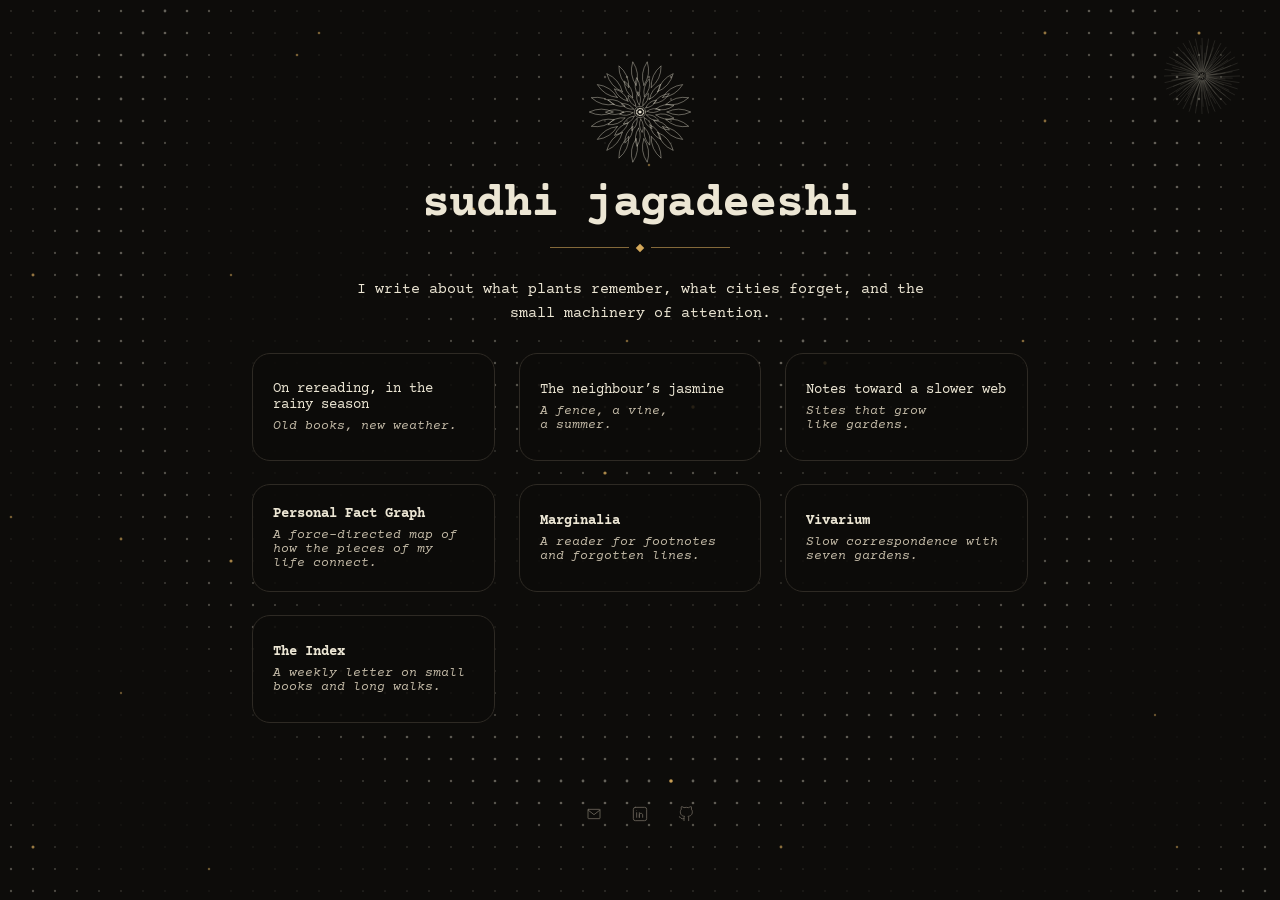
==== site/index.html @ 0d170c6a "Fill in contact links and add Personal Fact Graph card - Email: sudhi.jagadeeshi@gmail.com - LinkedI" ====
<!doctype html>
<html lang="en">
<head>
<meta charset="utf-8">
<meta name="viewport" content="width=device-width, initial-scale=1">
<title>Sudhi Jagadeeshi</title>
<meta name="description" content="Sudhi Jagadeeshi">
<meta property="og:title" content="Sudhi Jagadeeshi">
<meta property="og:type" content="website">
<link rel="icon" type="image/svg+xml" href="data:image/svg+xml,<svg xmlns='http://www.w3.org/2000/svg' viewBox='0 0 100 100'><text y='.9em' font-size='90'>✦</text></svg>">
<link rel="preconnect" href="https://fonts.googleapis.com">
<link rel="preconnect" href="https://fonts.gstatic.com" crossorigin>
<link href="https://fonts.googleapis.com/css2?family=Courier+Prime:ital,wght@0,400;0,700;1,400;1,700&display=swap" rel="stylesheet">
<link rel="stylesheet" href="style.css">
</head>
<body>
<canvas id="dots" aria-hidden="true"></canvas>
<div class="corner-bloom"><svg class="bloom" viewBox="0 0 200 200" aria-hidden="true"><g fill="none" stroke="currentColor" stroke-width="0.55" stroke-linecap="round" stroke-linejoin="round"><path d="M112 100Q156.33 102.82 194 100M111.82 102.08Q154.98 112.56 192.57 116.32M111.28 104.1Q151.97 121.91 188.33 132.15M110.39 106Q147.37 130.61 181.41 147M109.19 107.71Q141.34 138.37 172.01 160.42M107.71 109.19Q134.05 144.96 160.42 172.01M106 110.39Q125.72 150.19 147 181.41M104.1 111.28Q116.62 153.9 132.15 188.33M102.08 111.82Q107.01 155.96 116.32 192.57M100 112Q97.18 156.33 100 194M97.92 111.82Q87.44 154.98 83.68 192.57M95.9 111.28Q78.09 151.97 67.85 188.33M94 110.39Q69.39 147.37 53 181.41M92.29 109.19Q61.63 141.34 39.58 172.01M90.81 107.71Q55.04 134.05 27.99 160.42M89.61 106Q49.81 125.72 18.59 147M88.72 104.1Q46.1 116.62 11.67 132.15M88.18 102.08Q44.04 107.01 7.43 116.32M88 100Q43.67 97.18 6 100M88.18 97.92Q45.02 87.44 7.43 83.68M88.72 95.9Q48.03 78.09 11.67 67.85M89.61 94Q52.63 69.39 18.59 53M90.81 92.29Q58.66 61.63 27.99 39.58M92.29 90.81Q65.95 55.04 39.58 27.99M94 89.61Q74.28 49.81 53 18.59M95.9 88.72Q83.38 46.1 67.85 11.67M97.92 88.18Q92.99 44.04 83.68 7.43M100 88Q102.82 43.67 100 6M102.08 88.18Q112.56 45.02 116.32 7.43M104.1 88.72Q121.91 48.03 132.15 11.67M106 89.61Q130.61 52.63 147 18.59M107.71 90.81Q138.37 58.66 160.42 27.99M109.19 92.29Q144.96 65.95 172.01 39.58M110.39 94Q150.19 74.28 181.41 53M111.28 95.9Q153.9 83.38 188.33 67.85M111.82 97.92Q155.96 92.99 192.57 83.68"/><path d="M111.97 100.84Q145.27 105.46 175.81 105.32M111.53 103.31Q143.15 114.75 173.05 120.96M110.59 105.64Q139.14 123.4 167.1 135.69M109.19 107.72Q133.42 131.03 158.21 148.86M107.39 109.46Q126.24 137.3 146.78 159.9M105.26 110.79Q117.91 141.94 133.3 168.31M102.9 111.64Q108.8 144.74 118.37 173.75M100.42 111.99Q99.3 145.59 102.64 175.95M97.91 111.82Q89.84 144.45 86.79 174.84M95.5 111.13Q80.82 141.37 71.52 170.46M93.29 109.95Q72.64 136.48 57.49 163M91.37 108.33Q65.65 129.99 45.32 152.78M89.82 106.36Q60.17 122.19 35.54 140.26M88.72 104.1Q56.42 113.43 28.58 125.98M88.12 101.67Q54.58 104.07 24.74 110.56M88.03 99.16Q54.73 94.54 24.19 94.68M88.47 96.69Q56.85 85.25 26.95 79.04M89.41 94.36Q60.86 76.6 32.9 64.31M90.81 92.28Q66.58 68.97 41.79 51.14M92.61 90.54Q73.76 62.7 53.22 40.1M94.74 89.21Q82.09 58.06 66.7 31.69M97.1 88.36Q91.2 55.26 81.63 26.25M99.58 88.01Q100.7 54.41 97.36 24.05M102.09 88.18Q110.16 55.55 113.21 25.16M104.5 88.87Q119.18 58.63 128.48 29.54M106.71 90.05Q127.36 63.52 142.51 37M108.63 91.67Q134.35 70.01 154.68 47.22M110.18 93.64Q139.83 77.81 164.46 59.74M111.28 95.9Q143.58 86.57 171.42 74.02M111.88 98.33Q145.42 95.93 175.26 89.44"/><path d="M111.9 101.56Q134.24 106.23 157.51 107.52M111.09 104.58Q131.46 114.88 153.6 122.15M109.53 107.3Q126.54 122.51 146.05 135.27M107.31 109.51Q119.8 128.62 135.35 145.98M104.6 111.08Q111.72 132.77 122.24 153.57M101.58 111.9Q102.84 134.68 107.62 157.5M98.44 111.9Q93.77 134.24 92.48 157.51M95.42 111.09Q85.12 131.46 77.85 153.6M92.7 109.53Q77.49 126.54 64.73 146.05M90.49 107.31Q71.38 119.8 54.02 135.35M88.92 104.6Q67.23 111.72 46.43 122.24M88.1 101.58Q65.32 102.84 42.5 107.62M88.1 98.44Q65.76 93.77 42.49 92.48M88.91 95.42Q68.54 85.12 46.4 77.85M90.47 92.7Q73.46 77.49 53.95 64.73M92.69 90.49Q80.2 71.38 64.65 54.02M95.4 88.92Q88.28 67.23 77.76 46.43M98.42 88.1Q97.16 65.32 92.38 42.5M101.56 88.1Q106.23 65.76 107.52 42.49M104.58 88.91Q114.88 68.54 122.15 46.4M107.3 90.47Q122.51 73.46 135.27 53.95M109.51 92.69Q128.62 80.2 145.98 64.65M111.08 95.4Q132.77 88.28 153.57 77.76M111.9 98.42Q134.68 97.16 157.5 92.38"/><path d="M111.78 102.27Q122.15 105.42 137.32 107.18M110.3 106.16Q118.96 112.67 132.61 119.51M107.57 109.31Q113.48 118.39 123.97 129.48M103.93 111.34Q106.38 121.89 112.44 135.91M99.81 112Q98.51 122.75 99.41 138M95.72 111.21Q90.82 120.87 86.45 135.5M92.15 109.07Q84.23 116.47 75.13 128.73M89.52 105.84Q79.55 110.08 66.8 118.49M88.15 101.9Q77.34 102.48 62.48 106.02M88.22 97.73Q77.85 94.58 62.68 92.82M89.7 93.84Q81.04 87.33 67.39 80.49M92.43 90.69Q86.52 81.61 76.03 70.52M96.07 88.66Q93.62 78.11 87.56 64.09M100.19 88Q101.49 77.25 100.59 62M104.28 88.79Q109.18 79.13 113.55 64.5M107.85 90.93Q115.77 83.53 124.87 71.27M110.48 94.16Q120.45 89.92 133.2 81.51M111.85 98.1Q122.66 97.52 137.52 93.98"/><circle cx="100" cy="100" r="10"/><circle cx="103" cy="100" r="0.8" fill="currentColor"/><circle cx="105.41" cy="102.6" r="0.8" fill="currentColor"/><circle cx="101.87" cy="102.35" r="0.8" fill="currentColor"/><circle cx="101.34" cy="105.85" r="0.8" fill="currentColor"/><circle cx="99.33" cy="102.92" r="0.8" fill="currentColor"/><circle cx="96.26" cy="104.69" r="0.8" fill="currentColor"/><circle cx="97.3" cy="101.3" r="0.8" fill="currentColor"/><circle cx="94" cy="100" r="0.8" fill="currentColor"/><circle cx="97.3" cy="98.7" r="0.8" fill="currentColor"/><circle cx="96.26" cy="95.31" r="0.8" fill="currentColor"/><circle cx="99.33" cy="97.08" r="0.8" fill="currentColor"/><circle cx="101.34" cy="94.15" r="0.8" fill="currentColor"/><circle cx="101.87" cy="97.65" r="0.8" fill="currentColor"/><circle cx="105.41" cy="97.4" r="0.8" fill="currentColor"/></g></svg></div>
<main>
<header>
<div class="hero-bloom"><svg class="bloom" viewBox="0 0 200 200" aria-hidden="true"><g fill="none" stroke="currentColor" stroke-width="0.75" stroke-linecap="round" stroke-linejoin="round"><path d="M150 100Q171.19 89.24 194 100Q171.19 110.76 150 100M147.97 114.09Q171.34 109.73 190.19 126.48Q165.28 130.38 147.97 114.09M142.06 127.03Q165.71 129.44 179.08 150.82Q154.07 147.54 142.06 127.03M132.74 137.79Q154.75 146.76 161.56 171.04Q138.49 160.85 132.74 137.79M120.77 145.48Q139.36 160.29 139.05 185.51Q119.79 169.23 120.77 145.48M107.12 149.49Q120.78 168.94 113.38 193.04Q99.48 172 107.12 149.49M92.88 149.49Q100.52 172 86.62 193.04Q79.22 168.94 92.88 149.49M79.23 145.48Q80.21 169.23 60.95 185.51Q60.64 160.29 79.23 145.48M67.26 137.79Q61.51 160.85 38.44 171.04Q45.25 146.76 67.26 137.79M57.94 127.03Q45.93 147.54 20.92 150.82Q34.29 129.44 57.94 127.03M52.03 114.09Q34.72 130.38 9.81 126.48Q28.66 109.73 52.03 114.09M50 100Q28.81 110.76 6 100Q28.81 89.24 50 100M52.03 85.91Q28.66 90.27 9.81 73.52Q34.72 69.62 52.03 85.91M57.94 72.97Q34.29 70.56 20.92 49.18Q45.93 52.46 57.94 72.97M67.26 62.21Q45.25 53.24 38.44 28.96Q61.51 39.15 67.26 62.21M79.23 54.52Q60.64 39.71 60.95 14.49Q80.21 30.77 79.23 54.52M92.88 50.51Q79.22 31.06 86.62 6.96Q100.52 28 92.88 50.51M107.12 50.51Q99.48 28 113.38 6.96Q120.78 31.06 107.12 50.51M120.77 54.52Q119.79 30.77 139.05 14.49Q139.36 39.71 120.77 54.52M132.74 62.21Q138.49 39.15 161.56 28.96Q154.75 53.24 132.74 62.21M142.06 72.97Q154.07 52.46 179.08 49.18Q165.71 70.56 142.06 72.97M147.97 85.91Q165.28 69.62 190.19 73.52Q171.34 90.27 147.97 85.91"/><path d="M129.52 105.37Q147 99.53 162.97 111.46Q143.82 117 129.52 105.37M125.58 115.67Q143.99 116.54 154.57 133.43Q134.72 131.68 125.58 115.67M118.19 123.85Q135.05 131.31 138.81 150.89Q120.93 142.08 118.19 123.85M108.35 128.82Q121.37 141.86 117.81 161.47Q104.32 146.8 108.35 128.82M97.38 129.88Q104.8 146.75 94.4 163.75Q87.12 145.2 97.38 129.88M86.76 126.92Q87.59 145.33 71.75 157.43Q71.66 137.5 86.76 126.92M77.93 120.32Q72.05 137.79 52.91 143.34Q60.03 124.73 77.93 120.32M72.08 110.97Q60.29 125.14 40.43 123.41Q53.8 108.62 72.08 110.97M70 100.14Q53.89 109.1 36 100.31Q53.8 91.35 70 100.14M71.97 89.3Q53.72 91.83 40.21 77.17Q60.05 75.24 71.97 89.3M77.73 79.9Q59.79 75.66 52.5 57.11Q71.69 62.48 77.73 79.9M86.5 73.21Q71.3 62.78 71.2 42.85Q87.16 54.79 86.5 73.21M97.09 70.14Q86.69 54.93 93.79 36.3Q104.36 53.2 97.09 70.14M108.07 71.11Q103.87 53.16 117.22 38.36Q120.97 57.94 108.07 71.11M117.96 75.97Q120.53 57.72 138.32 48.74Q134.75 68.35 117.96 75.97M125.43 84.08Q134.42 67.99 154.25 66.05Q143.83 83.04 125.43 84.08M129.46 94.35Q143.65 82.58 162.85 87.94Q147 100.02 129.46 94.35"/><path d="M111.87 105.3Q125.25 103.56 134.7 115.49Q119.5 116.43 111.87 105.3M107.63 110.53Q120.09 115.71 122.3 130.77Q108.68 123.98 107.63 110.53M101.34 112.93Q109.54 123.65 103.93 137.8Q95.53 125.1 101.34 112.93M94.7 111.87Q96.44 125.25 84.51 134.7Q83.57 119.5 94.7 111.87M89.47 107.63Q84.29 120.09 69.23 122.3Q76.02 108.68 89.47 107.63M87.07 101.34Q76.35 109.54 62.2 103.93Q74.9 95.53 87.07 101.34M88.13 94.7Q74.75 96.44 65.3 84.51Q80.5 83.57 88.13 94.7M92.37 89.47Q79.91 84.29 77.7 69.23Q91.32 76.02 92.37 89.47M98.66 87.07Q90.46 76.35 96.07 62.2Q104.47 74.9 98.66 87.07M105.3 88.13Q103.56 74.75 115.49 65.3Q116.43 80.5 105.3 88.13M110.53 92.37Q115.71 79.91 130.77 77.7Q123.98 91.32 110.53 92.37M112.93 98.66Q123.65 90.46 137.8 96.07Q125.1 104.47 112.93 98.66"/><circle cx="100" cy="100" r="10.5"/><circle cx="106.6" cy="100" r="0.9" fill="currentColor"/><circle cx="105.95" cy="102.86" r="0.9" fill="currentColor"/><circle cx="104.12" cy="105.16" r="0.9" fill="currentColor"/><circle cx="101.47" cy="106.43" r="0.9" fill="currentColor"/><circle cx="98.53" cy="106.43" r="0.9" fill="currentColor"/><circle cx="95.88" cy="105.16" r="0.9" fill="currentColor"/><circle cx="94.05" cy="102.86" r="0.9" fill="currentColor"/><circle cx="93.4" cy="100" r="0.9" fill="currentColor"/><circle cx="94.05" cy="97.14" r="0.9" fill="currentColor"/><circle cx="95.88" cy="94.84" r="0.9" fill="currentColor"/><circle cx="98.53" cy="93.57" r="0.9" fill="currentColor"/><circle cx="101.47" cy="93.57" r="0.9" fill="currentColor"/><circle cx="104.12" cy="94.84" r="0.9" fill="currentColor"/><circle cx="105.95" cy="97.14" r="0.9" fill="currentColor"/><circle cx="100" cy="100" r="2.4" fill="currentColor"/></g></svg></div>
<h1>sudhi jagadeeshi</h1>
<div class="rule" aria-hidden="true"><span></span><i></i><span></span></div>
</header>
<p class="bio">I write about what plants remember, what cities forget, and the small machinery of attention.</p>
<section class="cards">
<a class="card" href="#"><span class="card__title">On rereading, in the rainy season</span><span class="card__note">Old books, new weather.</span></a>
<a class="card" href="#"><span class="card__title">The neighbour’s jasmine</span><span class="card__note">A fence, a vine, a summer.</span></a>
<a class="card" href="#"><span class="card__title">Notes toward a slower web</span><span class="card__note">Sites that grow like gardens.</span></a>
<a class="card card--project" href="https://sudhijag.github.io/fact-graph/"><span class="card__title">Personal Fact Graph</span><span class="card__note">A force-directed map of how the pieces of my life connect.</span></a>
<a class="card card--project" href="#"><span class="card__title">Marginalia</span><span class="card__note">A reader for footnotes and forgotten lines.</span></a>
<a class="card card--project" href="#"><span class="card__title">Vivarium</span><span class="card__note">Slow correspondence with seven gardens.</span></a>
<a class="card card--project" href="#"><span class="card__title">The Index</span><span class="card__note">A weekly letter on small books and long walks.</span></a>
</section>
<nav class="links">
<a class="icon-link" href="mailto:sudhi.jagadeeshi@gmail.com" aria-label="Email" title="Email"><svg viewBox="0 0 24 24" width="16" height="16" fill="none" stroke="currentColor" stroke-width="1.3" stroke-linejoin="round" stroke-linecap="round" aria-hidden="true"><rect x="3" y="5" width="18" height="14" rx="1"/><path d="M3 6l9 7 9-7"/></svg></a>
<a class="icon-link" href="https://www.linkedin.com/in/sudhi-jagadeeshi/" aria-label="LinkedIn" title="LinkedIn"><svg viewBox="0 0 24 24" width="16" height="16" fill="none" stroke="currentColor" stroke-width="1.3" stroke-linecap="round" stroke-linejoin="round" aria-hidden="true"><rect x="2" y="2" width="20" height="20" rx="3"/><path d="M7 10v7"/><circle cx="7" cy="7" r=".5" fill="currentColor" stroke="none"/><path d="M11 17v-3.5c0-1.38 1.12-2.5 2.5-2.5S16 12.12 16 13.5V17M11 10v7"/></svg></a>
<a class="icon-link" href="https://github.com/sudhijag" aria-label="GitHub" title="GitHub"><svg viewBox="0 0 24 24" width="16" height="16" fill="none" stroke="currentColor" stroke-width="1.3" stroke-linecap="round" stroke-linejoin="round" aria-hidden="true"><path d="M9 19c-5 1.5-5-2.5-7-3m14 6v-3.87a3.37 3.37 0 0 0-.94-2.61c3.14-.35 6.44-1.54 6.44-7A5.44 5.44 0 0 0 20 4.77 5.07 5.07 0 0 0 19.91 1S18.73.65 16 2.48a13.38 13.38 0 0 0-7 0C6.27.65 5.09 1 5.09 1A5.07 5.07 0 0 0 5 4.77a5.44 5.44 0 0 0-1.5 3.78c0 5.42 3.3 6.61 6.44 7A3.37 3.37 0 0 0 9 18.13V22"/></svg></a>
</nav>
</main>
<script src="grid.js"></script>
</body>
</html>
---- site/style.css ----
:root{--font-mono:"Courier Prime",ui-monospace,Menlo,monospace;--paper:#0d0c0a;--ink:#ece6d4;--ink-soft:#c2b9a6;--ink-faded:#8a8275;--accent:#d4a85a;--rule:#2e2a24}
*{box-sizing:border-box}
html,body{margin:0;min-height:100%;background:var(--paper)}
body{font-family:var(--font-mono);color:var(--ink)}
a{color:inherit}
a:hover{color:var(--accent)}
::selection{background:var(--accent);color:var(--paper)}
#dots{position:fixed;inset:0;width:100%;height:100%;pointer-events:none;z-index:0}
main{position:relative;z-index:2;min-height:100vh;max-width:920px;margin:0 auto;padding:clamp(14px,4vh,56px) clamp(24px,6vw,72px);display:flex;flex-direction:column;justify-content:center;gap:clamp(12px,3vh,36px)}
header{display:flex;flex-direction:column;align-items:center;gap:clamp(8px,1.8vh,20px);margin-top:clamp(-48px,-4vh,0px);text-align:center}
.hero-bloom{width:clamp(60px,12vh,140px);color:var(--ink)}
.corner-bloom{position:fixed;right:clamp(12px,3vw,40px);top:clamp(12px,4vh,40px);width:80px;opacity:.5;z-index:1;color:var(--ink)}
.bloom{display:block;width:100%;height:auto;transform-origin:50% 50%}
.bloom:hover{animation:bloomSway 3.4s ease-in-out infinite}
@keyframes bloomSway{0%,100%{transform:rotate(-2.6deg) scale(1)}50%{transform:rotate(2.6deg) scale(1.028)}}
h1{margin:0;font-weight:700;font-size:clamp(28px,5.2vh,56px);letter-spacing:-.015em;line-height:1}
.rule{display:flex;align-items:center;gap:8px;width:180px;color:var(--accent)}
.rule span{flex:1;height:1px;background:currentColor;opacity:.6}
.rule i{width:6px;height:6px;background:currentColor;transform:rotate(45deg)}
.bio{max-width:600px;margin:0 auto;text-align:center;font-size:clamp(13px,2.4vh,15px);line-height:1.6;text-wrap:pretty}
.cards{display:grid;grid-template-columns:repeat(auto-fit,minmax(max(220px,calc((100% - 56px)/3)),1fr));gap:clamp(12px,2.6vh,24px) 24px}
.card{display:flex;flex-direction:column;justify-content:center;gap:6px;min-height:clamp(64px,12vh,110px);padding:clamp(12px,2.2vh,20px) 20px;border-radius:18px;border:1px solid var(--rule);background:color-mix(in oklab,var(--paper) 85%,transparent);text-decoration:none;color:var(--ink);transition:border-color .2s ease}
.card:hover{border-color:var(--accent);color:var(--ink)}
.card__title{font-size:14px;text-wrap:pretty;transition:color .2s ease}
.card--project .card__title{font-weight:700}
.card:hover .card__title{color:var(--accent)}
.card__note{font-size:12.5px;font-style:italic;color:var(--ink-soft);text-wrap:pretty}
.links{display:flex;justify-content:center;gap:8px;margin-top:clamp(0px,5vh,56px);margin-bottom:clamp(-40px,-3vh,0px)}
.icon-link{width:38px;height:38px;display:grid;place-items:center;border-radius:999px;border:1px solid transparent;color:var(--ink-faded);opacity:.75;transition:border-color .2s ease,color .2s ease,opacity .2s ease}
.icon-link:hover{border-color:var(--accent);color:var(--accent);opacity:1}
@media (max-width:1180px){.corner-bloom{display:none}}
@media (max-height:520px){main{justify-content:flex-start;min-height:unset}body{overflow-y:auto}}
@media (prefers-reduced-motion:reduce){.bloom:hover{animation:none}}
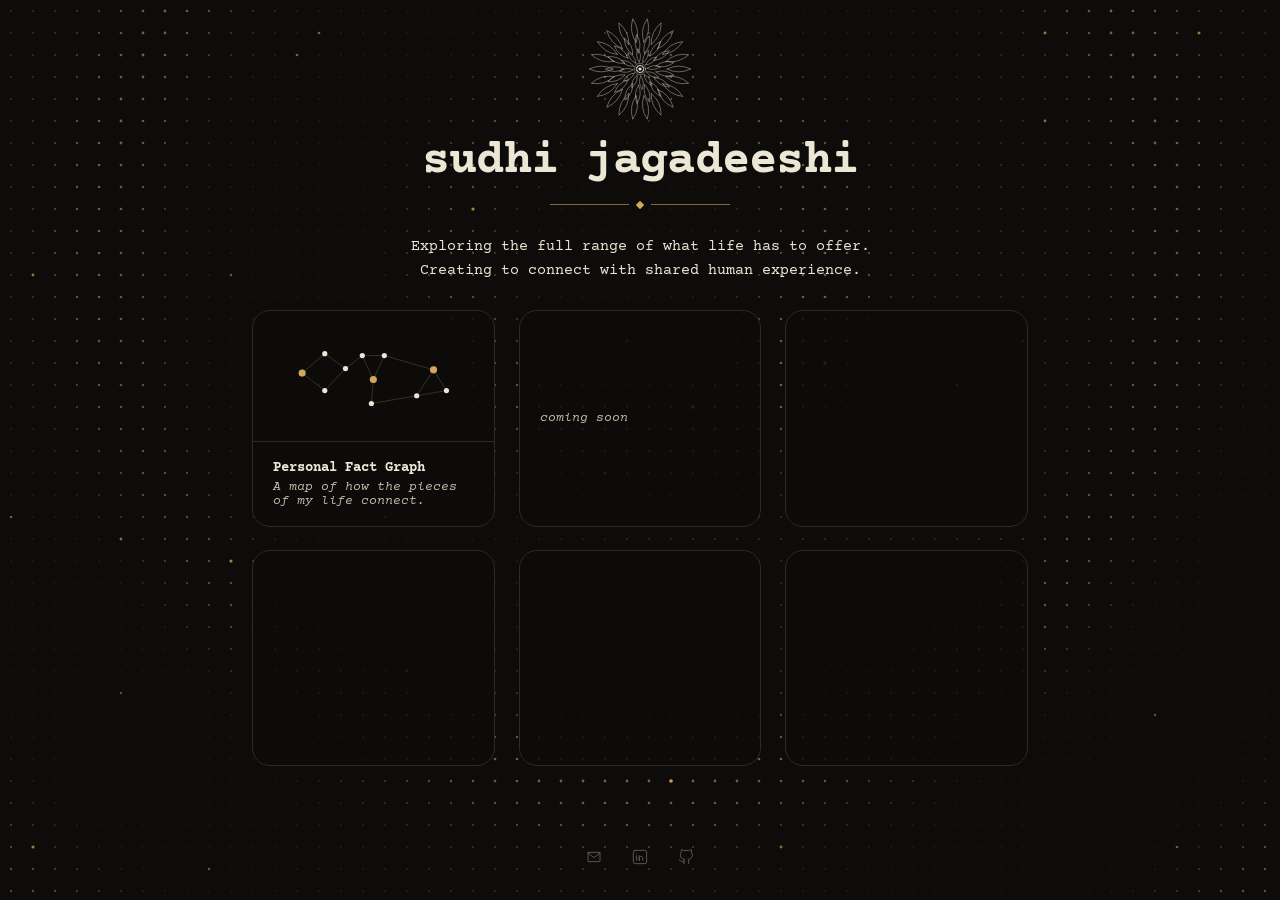
==== commit 846cd727: "Swap image for blog/code buttons on card hover - Hover fades SVG out, blog + code buttons fade in ov" ====
--- a/site/index.html
+++ b/site/index.html
@@ -15,22 +15,31 @@
 </head>
 <body>
 <canvas id="dots" aria-hidden="true"></canvas>
-<div class="corner-bloom"><svg class="bloom" viewBox="0 0 200 200" aria-hidden="true"><g fill="none" stroke="currentColor" stroke-width="0.55" stroke-linecap="round" stroke-linejoin="round"><path d="M112 100Q156.33 102.82 194 100M111.82 102.08Q154.98 112.56 192.57 116.32M111.28 104.1Q151.97 121.91 188.33 132.15M110.39 106Q147.37 130.61 181.41 147M109.19 107.71Q141.34 138.37 172.01 160.42M107.71 109.19Q134.05 144.96 160.42 172.01M106 110.39Q125.72 150.19 147 181.41M104.1 111.28Q116.62 153.9 132.15 188.33M102.08 111.82Q107.01 155.96 116.32 192.57M100 112Q97.18 156.33 100 194M97.92 111.82Q87.44 154.98 83.68 192.57M95.9 111.28Q78.09 151.97 67.85 188.33M94 110.39Q69.39 147.37 53 181.41M92.29 109.19Q61.63 141.34 39.58 172.01M90.81 107.71Q55.04 134.05 27.99 160.42M89.61 106Q49.81 125.72 18.59 147M88.72 104.1Q46.1 116.62 11.67 132.15M88.18 102.08Q44.04 107.01 7.43 116.32M88 100Q43.67 97.18 6 100M88.18 97.92Q45.02 87.44 7.43 83.68M88.72 95.9Q48.03 78.09 11.67 67.85M89.61 94Q52.63 69.39 18.59 53M90.81 92.29Q58.66 61.63 27.99 39.58M92.29 90.81Q65.95 55.04 39.58 27.99M94 89.61Q74.28 49.81 53 18.59M95.9 88.72Q83.38 46.1 67.85 11.67M97.92 88.18Q92.99 44.04 83.68 7.43M100 88Q102.82 43.67 100 6M102.08 88.18Q112.56 45.02 116.32 7.43M104.1 88.72Q121.91 48.03 132.15 11.67M106 89.61Q130.61 52.63 147 18.59M107.71 90.81Q138.37 58.66 160.42 27.99M109.19 92.29Q144.96 65.95 172.01 39.58M110.39 94Q150.19 74.28 181.41 53M111.28 95.9Q153.9 83.38 188.33 67.85M111.82 97.92Q155.96 92.99 192.57 83.68"/><path d="M111.97 100.84Q145.27 105.46 175.81 105.32M111.53 103.31Q143.15 114.75 173.05 120.96M110.59 105.64Q139.14 123.4 167.1 135.69M109.19 107.72Q133.42 131.03 158.21 148.86M107.39 109.46Q126.24 137.3 146.78 159.9M105.26 110.79Q117.91 141.94 133.3 168.31M102.9 111.64Q108.8 144.74 118.37 173.75M100.42 111.99Q99.3 145.59 102.64 175.95M97.91 111.82Q89.84 144.45 86.79 174.84M95.5 111.13Q80.82 141.37 71.52 170.46M93.29 109.95Q72.64 136.48 57.49 163M91.37 108.33Q65.65 129.99 45.32 152.78M89.82 106.36Q60.17 122.19 35.54 140.26M88.72 104.1Q56.42 113.43 28.58 125.98M88.12 101.67Q54.58 104.07 24.74 110.56M88.03 99.16Q54.73 94.54 24.19 94.68M88.47 96.69Q56.85 85.25 26.95 79.04M89.41 94.36Q60.86 76.6 32.9 64.31M90.81 92.28Q66.58 68.97 41.79 51.14M92.61 90.54Q73.76 62.7 53.22 40.1M94.74 89.21Q82.09 58.06 66.7 31.69M97.1 88.36Q91.2 55.26 81.63 26.25M99.58 88.01Q100.7 54.41 97.36 24.05M102.09 88.18Q110.16 55.55 113.21 25.16M104.5 88.87Q119.18 58.63 128.48 29.54M106.71 90.05Q127.36 63.52 142.51 37M108.63 91.67Q134.35 70.01 154.68 47.22M110.18 93.64Q139.83 77.81 164.46 59.74M111.28 95.9Q143.58 86.57 171.42 74.02M111.88 98.33Q145.42 95.93 175.26 89.44"/><path d="M111.9 101.56Q134.24 106.23 157.51 107.52M111.09 104.58Q131.46 114.88 153.6 122.15M109.53 107.3Q126.54 122.51 146.05 135.27M107.31 109.51Q119.8 128.62 135.35 145.98M104.6 111.08Q111.72 132.77 122.24 153.57M101.58 111.9Q102.84 134.68 107.62 157.5M98.44 111.9Q93.77 134.24 92.48 157.51M95.42 111.09Q85.12 131.46 77.85 153.6M92.7 109.53Q77.49 126.54 64.73 146.05M90.49 107.31Q71.38 119.8 54.02 135.35M88.92 104.6Q67.23 111.72 46.43 122.24M88.1 101.58Q65.32 102.84 42.5 107.62M88.1 98.44Q65.76 93.77 42.49 92.48M88.91 95.42Q68.54 85.12 46.4 77.85M90.47 92.7Q73.46 77.49 53.95 64.73M92.69 90.49Q80.2 71.38 64.65 54.02M95.4 88.92Q88.28 67.23 77.76 46.43M98.42 88.1Q97.16 65.32 92.38 42.5M101.56 88.1Q106.23 65.76 107.52 42.49M104.58 88.91Q114.88 68.54 122.15 46.4M107.3 90.47Q122.51 73.46 135.27 53.95M109.51 92.69Q128.62 80.2 145.98 64.65M111.08 95.4Q132.77 88.28 153.57 77.76M111.9 98.42Q134.68 97.16 157.5 92.38"/><path d="M111.78 102.27Q122.15 105.42 137.32 107.18M110.3 106.16Q118.96 112.67 132.61 119.51M107.57 109.31Q113.48 118.39 123.97 129.48M103.93 111.34Q106.38 121.89 112.44 135.91M99.81 112Q98.51 122.75 99.41 138M95.72 111.21Q90.82 120.87 86.45 135.5M92.15 109.07Q84.23 116.47 75.13 128.73M89.52 105.84Q79.55 110.08 66.8 118.49M88.15 101.9Q77.34 102.48 62.48 106.02M88.22 97.73Q77.85 94.58 62.68 92.82M89.7 93.84Q81.04 87.33 67.39 80.49M92.43 90.69Q86.52 81.61 76.03 70.52M96.07 88.66Q93.62 78.11 87.56 64.09M100.19 88Q101.49 77.25 100.59 62M104.28 88.79Q109.18 79.13 113.55 64.5M107.85 90.93Q115.77 83.53 124.87 71.27M110.48 94.16Q120.45 89.92 133.2 81.51M111.85 98.1Q122.66 97.52 137.52 93.98"/><circle cx="100" cy="100" r="10"/><circle cx="103" cy="100" r="0.8" fill="currentColor"/><circle cx="105.41" cy="102.6" r="0.8" fill="currentColor"/><circle cx="101.87" cy="102.35" r="0.8" fill="currentColor"/><circle cx="101.34" cy="105.85" r="0.8" fill="currentColor"/><circle cx="99.33" cy="102.92" r="0.8" fill="currentColor"/><circle cx="96.26" cy="104.69" r="0.8" fill="currentColor"/><circle cx="97.3" cy="101.3" r="0.8" fill="currentColor"/><circle cx="94" cy="100" r="0.8" fill="currentColor"/><circle cx="97.3" cy="98.7" r="0.8" fill="currentColor"/><circle cx="96.26" cy="95.31" r="0.8" fill="currentColor"/><circle cx="99.33" cy="97.08" r="0.8" fill="currentColor"/><circle cx="101.34" cy="94.15" r="0.8" fill="currentColor"/><circle cx="101.87" cy="97.65" r="0.8" fill="currentColor"/><circle cx="105.41" cy="97.4" r="0.8" fill="currentColor"/></g></svg></div>
 <main>
 <header>
 <div class="hero-bloom"><svg class="bloom" viewBox="0 0 200 200" aria-hidden="true"><g fill="none" stroke="currentColor" stroke-width="0.75" stroke-linecap="round" stroke-linejoin="round"><path d="M150 100Q171.19 89.24 194 100Q171.19 110.76 150 100M147.97 114.09Q171.34 109.73 190.19 126.48Q165.28 130.38 147.97 114.09M142.06 127.03Q165.71 129.44 179.08 150.82Q154.07 147.54 142.06 127.03M132.74 137.79Q154.75 146.76 161.56 171.04Q138.49 160.85 132.74 137.79M120.77 145.48Q139.36 160.29 139.05 185.51Q119.79 169.23 120.77 145.48M107.12 149.49Q120.78 168.94 113.38 193.04Q99.48 172 107.12 149.49M92.88 149.49Q100.52 172 86.62 193.04Q79.22 168.94 92.88 149.49M79.23 145.48Q80.21 169.23 60.95 185.51Q60.64 160.29 79.23 145.48M67.26 137.79Q61.51 160.85 38.44 171.04Q45.25 146.76 67.26 137.79M57.94 127.03Q45.93 147.54 20.92 150.82Q34.29 129.44 57.94 127.03M52.03 114.09Q34.72 130.38 9.81 126.48Q28.66 109.73 52.03 114.09M50 100Q28.81 110.76 6 100Q28.81 89.24 50 100M52.03 85.91Q28.66 90.27 9.81 73.52Q34.72 69.62 52.03 85.91M57.94 72.97Q34.29 70.56 20.92 49.18Q45.93 52.46 57.94 72.97M67.26 62.21Q45.25 53.24 38.44 28.96Q61.51 39.15 67.26 62.21M79.23 54.52Q60.64 39.71 60.95 14.49Q80.21 30.77 79.23 54.52M92.88 50.51Q79.22 31.06 86.62 6.96Q100.52 28 92.88 50.51M107.12 50.51Q99.48 28 113.38 6.96Q120.78 31.06 107.12 50.51M120.77 54.52Q119.79 30.77 139.05 14.49Q139.36 39.71 120.77 54.52M132.74 62.21Q138.49 39.15 161.56 28.96Q154.75 53.24 132.74 62.21M142.06 72.97Q154.07 52.46 179.08 49.18Q165.71 70.56 142.06 72.97M147.97 85.91Q165.28 69.62 190.19 73.52Q171.34 90.27 147.97 85.91"/><path d="M129.52 105.37Q147 99.53 162.97 111.46Q143.82 117 129.52 105.37M125.58 115.67Q143.99 116.54 154.57 133.43Q134.72 131.68 125.58 115.67M118.19 123.85Q135.05 131.31 138.81 150.89Q120.93 142.08 118.19 123.85M108.35 128.82Q121.37 141.86 117.81 161.47Q104.32 146.8 108.35 128.82M97.38 129.88Q104.8 146.75 94.4 163.75Q87.12 145.2 97.38 129.88M86.76 126.92Q87.59 145.33 71.75 157.43Q71.66 137.5 86.76 126.92M77.93 120.32Q72.05 137.79 52.91 143.34Q60.03 124.73 77.93 120.32M72.08 110.97Q60.29 125.14 40.43 123.41Q53.8 108.62 72.08 110.97M70 100.14Q53.89 109.1 36 100.31Q53.8 91.35 70 100.14M71.97 89.3Q53.72 91.83 40.21 77.17Q60.05 75.24 71.97 89.3M77.73 79.9Q59.79 75.66 52.5 57.11Q71.69 62.48 77.73 79.9M86.5 73.21Q71.3 62.78 71.2 42.85Q87.16 54.79 86.5 73.21M97.09 70.14Q86.69 54.93 93.79 36.3Q104.36 53.2 97.09 70.14M108.07 71.11Q103.87 53.16 117.22 38.36Q120.97 57.94 108.07 71.11M117.96 75.97Q120.53 57.72 138.32 48.74Q134.75 68.35 117.96 75.97M125.43 84.08Q134.42 67.99 154.25 66.05Q143.83 83.04 125.43 84.08M129.46 94.35Q143.65 82.58 162.85 87.94Q147 100.02 129.46 94.35"/><path d="M111.87 105.3Q125.25 103.56 134.7 115.49Q119.5 116.43 111.87 105.3M107.63 110.53Q120.09 115.71 122.3 130.77Q108.68 123.98 107.63 110.53M101.34 112.93Q109.54 123.65 103.93 137.8Q95.53 125.1 101.34 112.93M94.7 111.87Q96.44 125.25 84.51 134.7Q83.57 119.5 94.7 111.87M89.47 107.63Q84.29 120.09 69.23 122.3Q76.02 108.68 89.47 107.63M87.07 101.34Q76.35 109.54 62.2 103.93Q74.9 95.53 87.07 101.34M88.13 94.7Q74.75 96.44 65.3 84.51Q80.5 83.57 88.13 94.7M92.37 89.47Q79.91 84.29 77.7 69.23Q91.32 76.02 92.37 89.47M98.66 87.07Q90.46 76.35 96.07 62.2Q104.47 74.9 98.66 87.07M105.3 88.13Q103.56 74.75 115.49 65.3Q116.43 80.5 105.3 88.13M110.53 92.37Q115.71 79.91 130.77 77.7Q123.98 91.32 110.53 92.37M112.93 98.66Q123.65 90.46 137.8 96.07Q125.1 104.47 112.93 98.66"/><circle cx="100" cy="100" r="10.5"/><circle cx="106.6" cy="100" r="0.9" fill="currentColor"/><circle cx="105.95" cy="102.86" r="0.9" fill="currentColor"/><circle cx="104.12" cy="105.16" r="0.9" fill="currentColor"/><circle cx="101.47" cy="106.43" r="0.9" fill="currentColor"/><circle cx="98.53" cy="106.43" r="0.9" fill="currentColor"/><circle cx="95.88" cy="105.16" r="0.9" fill="currentColor"/><circle cx="94.05" cy="102.86" r="0.9" fill="currentColor"/><circle cx="93.4" cy="100" r="0.9" fill="currentColor"/><circle cx="94.05" cy="97.14" r="0.9" fill="currentColor"/><circle cx="95.88" cy="94.84" r="0.9" fill="currentColor"/><circle cx="98.53" cy="93.57" r="0.9" fill="currentColor"/><circle cx="101.47" cy="93.57" r="0.9" fill="currentColor"/><circle cx="104.12" cy="94.84" r="0.9" fill="currentColor"/><circle cx="105.95" cy="97.14" r="0.9" fill="currentColor"/><circle cx="100" cy="100" r="2.4" fill="currentColor"/></g></svg></div>
 <h1>sudhi jagadeeshi</h1>
 <div class="rule" aria-hidden="true"><span></span><i></i><span></span></div>
 </header>
-<p class="bio">I write about what plants remember, what cities forget, and the small machinery of attention.</p>
+<p class="bio">Exploring the full range of what life has to offer.<br>Creating to connect with shared human experience.</p>
 <section class="cards">
-<a class="card" href="#"><span class="card__title">On rereading, in the rainy season</span><span class="card__note">Old books, new weather.</span></a>
-<a class="card" href="#"><span class="card__title">The neighbour’s jasmine</span><span class="card__note">A fence, a vine, a summer.</span></a>
-<a class="card" href="#"><span class="card__title">Notes toward a slower web</span><span class="card__note">Sites that grow like gardens.</span></a>
-<a class="card card--project" href="https://sudhijag.github.io/fact-graph/"><span class="card__title">Personal Fact Graph</span><span class="card__note">A force-directed map of how the pieces of my life connect.</span></a>
-<a class="card card--project" href="#"><span class="card__title">Marginalia</span><span class="card__note">A reader for footnotes and forgotten lines.</span></a>
-<a class="card card--project" href="#"><span class="card__title">Vivarium</span><span class="card__note">Slow correspondence with seven gardens.</span></a>
-<a class="card card--project" href="#"><span class="card__title">The Index</span><span class="card__note">A weekly letter on small books and long walks.</span></a>
+<div class="card card--project card--featured">
+  <a class="card__link" href="https://sudhijag.github.io/fact-graph/" aria-label="Open Personal Fact Graph"></a>
+  <div class="card__img">
+    <svg viewBox="0 0 310 145" xmlns="http://www.w3.org/2000/svg" aria-hidden="true"><g stroke="#4a433a" stroke-width="1" fill="none"><line x1="45" y1="65" x2="80" y2="35"/><line x1="45" y1="65" x2="80" y2="92"/><line x1="80" y1="35" x2="112" y2="58"/><line x1="80" y1="92" x2="112" y2="58"/><line x1="112" y1="58" x2="138" y2="38"/><line x1="155" y1="75" x2="138" y2="38"/><line x1="155" y1="75" x2="172" y2="38"/><line x1="138" y1="38" x2="172" y2="38"/><line x1="155" y1="75" x2="152" y2="112"/><line x1="172" y1="38" x2="248" y2="60"/><line x1="152" y1="112" x2="222" y2="100"/><line x1="248" y1="60" x2="268" y2="92"/><line x1="248" y1="60" x2="222" y2="100"/><line x1="268" y1="92" x2="222" y2="100"/></g><g fill="#ece6d4"><circle cx="80" cy="35" r="4"/><circle cx="80" cy="92" r="4"/><circle cx="112" cy="58" r="4"/><circle cx="138" cy="38" r="4"/><circle cx="172" cy="38" r="4"/><circle cx="152" cy="112" r="4"/><circle cx="268" cy="92" r="4"/><circle cx="222" cy="100" r="4"/></g><g fill="#d4a85a"><circle cx="45" cy="65" r="5.5"/><circle cx="155" cy="75" r="5.5"/><circle cx="248" cy="60" r="5.5"/></g></svg>
+    <div class="card__actions">
+      <a class="card__action" href="#">blog</a>
+      <a class="card__action" href="#">code</a>
+    </div>
+  </div>
+  <span class="card__title">Personal Fact Graph</span>
+  <span class="card__note">A map of how the pieces of my life connect.</span>
+</div>
+<a class="card card--blank" href="#" tabindex="-1" aria-hidden="true"><span class="card__note">coming soon</span></a>
+<a class="card card--blank" href="#" tabindex="-1" aria-hidden="true"></a>
+<a class="card card--blank" href="#" tabindex="-1" aria-hidden="true"></a>
+<a class="card card--blank" href="#" tabindex="-1" aria-hidden="true"></a>
+<a class="card card--blank" href="#" tabindex="-1" aria-hidden="true"></a>
 </section>
 <nav class="links">
 <a class="icon-link" href="mailto:sudhi.jagadeeshi@gmail.com" aria-label="Email" title="Email"><svg viewBox="0 0 24 24" width="16" height="16" fill="none" stroke="currentColor" stroke-width="1.3" stroke-linejoin="round" stroke-linecap="round" aria-hidden="true"><rect x="3" y="5" width="18" height="14" rx="1"/><path d="M3 6l9 7 9-7"/></svg></a>
--- a/site/style.css
+++ b/site/style.css
@@ -9,7 +9,6 @@
 main{position:relative;z-index:2;min-height:100vh;max-width:920px;margin:0 auto;padding:clamp(14px,4vh,56px) clamp(24px,6vw,72px);display:flex;flex-direction:column;justify-content:center;gap:clamp(12px,3vh,36px)}
 header{display:flex;flex-direction:column;align-items:center;gap:clamp(8px,1.8vh,20px);margin-top:clamp(-48px,-4vh,0px);text-align:center}
 .hero-bloom{width:clamp(60px,12vh,140px);color:var(--ink)}
-.corner-bloom{position:fixed;right:clamp(12px,3vw,40px);top:clamp(12px,4vh,40px);width:80px;opacity:.5;z-index:1;color:var(--ink)}
 .bloom{display:block;width:100%;height:auto;transform-origin:50% 50%}
 .bloom:hover{animation:bloomSway 3.4s ease-in-out infinite}
 @keyframes bloomSway{0%,100%{transform:rotate(-2.6deg) scale(1)}50%{transform:rotate(2.6deg) scale(1.028)}}
@@ -19,12 +18,25 @@
 .rule i{width:6px;height:6px;background:currentColor;transform:rotate(45deg)}
 .bio{max-width:600px;margin:0 auto;text-align:center;font-size:clamp(13px,2.4vh,15px);line-height:1.6;text-wrap:pretty}
 .cards{display:grid;grid-template-columns:repeat(auto-fit,minmax(max(220px,calc((100% - 56px)/3)),1fr));gap:clamp(12px,2.6vh,24px) 24px}
-.card{display:flex;flex-direction:column;justify-content:center;gap:6px;min-height:clamp(64px,12vh,110px);padding:clamp(12px,2.2vh,20px) 20px;border-radius:18px;border:1px solid var(--rule);background:color-mix(in oklab,var(--paper) 85%,transparent);text-decoration:none;color:var(--ink);transition:border-color .2s ease}
+.card{position:relative;display:flex;flex-direction:column;justify-content:center;gap:6px;min-height:clamp(190px,24vh,220px);padding:clamp(12px,2.2vh,20px) 20px;border-radius:18px;border:1px solid var(--rule);background:color-mix(in oklab,var(--paper) 85%,transparent);text-decoration:none;color:var(--ink);transition:border-color .2s ease}
+.card__link{position:absolute;inset:0;z-index:1;border-radius:18px}
 .card:hover{border-color:var(--accent);color:var(--ink)}
 .card__title{font-size:14px;text-wrap:pretty;transition:color .2s ease}
 .card--project .card__title{font-weight:700}
 .card:hover .card__title{color:var(--accent)}
 .card__note{font-size:12.5px;font-style:italic;color:var(--ink-soft);text-wrap:pretty}
+.card--featured{padding:0;gap:0;justify-content:flex-start;overflow:hidden}
+.card__img{position:relative;width:100%;padding:clamp(14px,2.2vh,22px) 20px clamp(10px,1.8vh,18px);border-bottom:1px solid var(--rule)}
+.card__img svg{display:block;width:100%;height:auto;transition:opacity .25s ease}
+.card--featured:hover .card__img svg{opacity:0}
+.card__actions{position:absolute;inset:0;display:flex;align-items:center;justify-content:center;gap:12px;opacity:0;transition:opacity .25s ease;z-index:2}
+.card--featured:hover .card__actions{opacity:1}
+.card__action{font-size:13px;padding:9px 26px;border-radius:999px;border:1px solid var(--ink-faded);color:var(--ink);background:color-mix(in oklab,var(--paper) 80%,transparent);text-decoration:none;transition:border-color .15s,color .15s;position:relative;z-index:3;backdrop-filter:blur(4px)}
+.card__action:hover{border-color:var(--accent);color:var(--accent)}
+.card--featured .card__title{padding:clamp(12px,2vh,18px) 20px 4px}
+.card--featured .card__note{padding:0 20px clamp(12px,2vh,18px)}
+.card--blank{pointer-events:none;cursor:default}
+.card--blank:hover{border-color:var(--rule)}
 .links{display:flex;justify-content:center;gap:8px;margin-top:clamp(0px,5vh,56px);margin-bottom:clamp(-40px,-3vh,0px)}
 .icon-link{width:38px;height:38px;display:grid;place-items:center;border-radius:999px;border:1px solid transparent;color:var(--ink-faded);opacity:.75;transition:border-color .2s ease,color .2s ease,opacity .2s ease}
 .icon-link:hover{border-color:var(--accent);color:var(--accent);opacity:1}
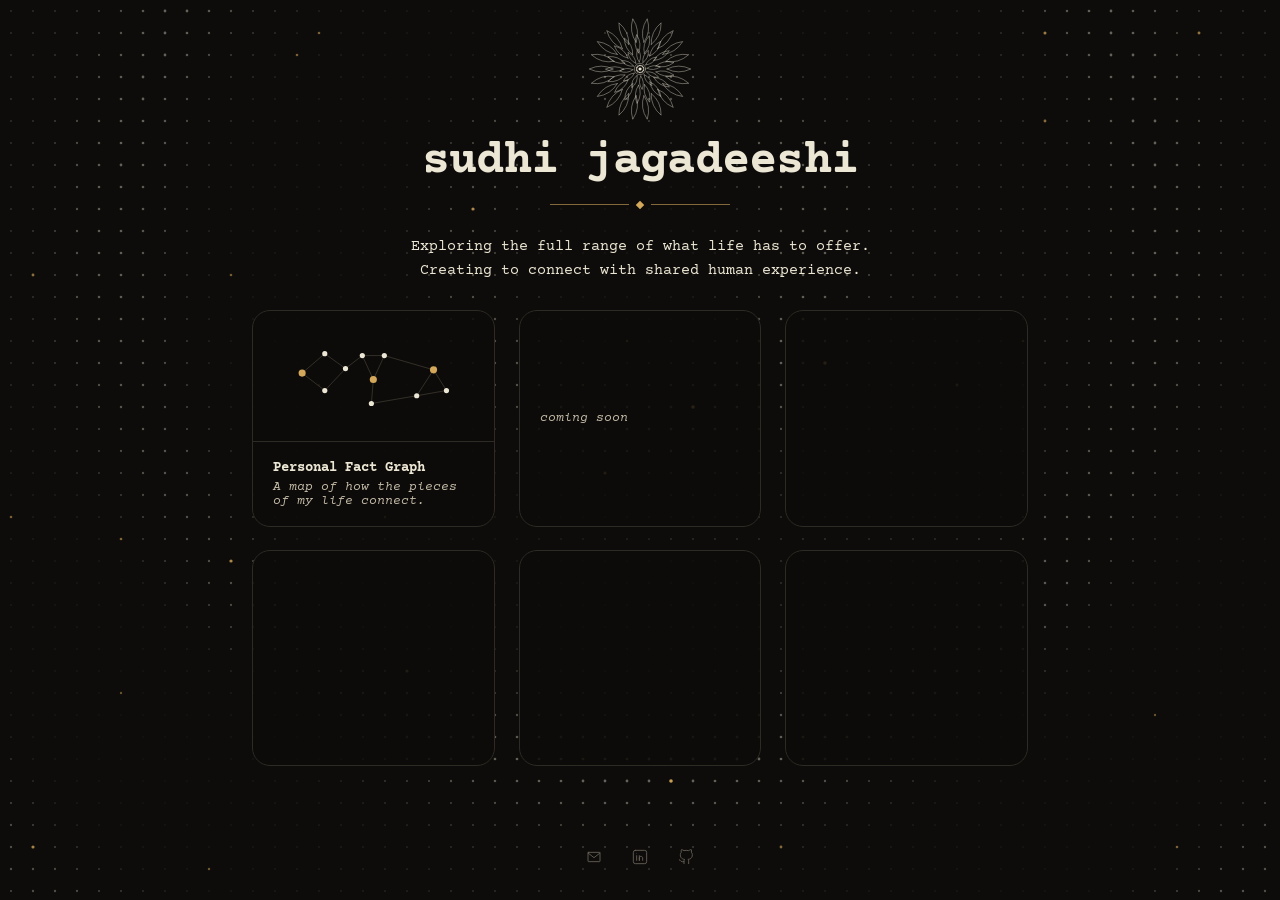
==== commit 840d36bc: "Polish fact-graph writeup: text color, sticky back, cleanup - Body text uses --ink instead of --ink-" ====
--- a/site/index.html
+++ b/site/index.html
@@ -28,8 +28,8 @@
   <div class="card__img">
     <svg viewBox="0 0 310 145" xmlns="http://www.w3.org/2000/svg" aria-hidden="true"><g stroke="#4a433a" stroke-width="1" fill="none"><line x1="45" y1="65" x2="80" y2="35"/><line x1="45" y1="65" x2="80" y2="92"/><line x1="80" y1="35" x2="112" y2="58"/><line x1="80" y1="92" x2="112" y2="58"/><line x1="112" y1="58" x2="138" y2="38"/><line x1="155" y1="75" x2="138" y2="38"/><line x1="155" y1="75" x2="172" y2="38"/><line x1="138" y1="38" x2="172" y2="38"/><line x1="155" y1="75" x2="152" y2="112"/><line x1="172" y1="38" x2="248" y2="60"/><line x1="152" y1="112" x2="222" y2="100"/><line x1="248" y1="60" x2="268" y2="92"/><line x1="248" y1="60" x2="222" y2="100"/><line x1="268" y1="92" x2="222" y2="100"/></g><g fill="#ece6d4"><circle cx="80" cy="35" r="4"/><circle cx="80" cy="92" r="4"/><circle cx="112" cy="58" r="4"/><circle cx="138" cy="38" r="4"/><circle cx="172" cy="38" r="4"/><circle cx="152" cy="112" r="4"/><circle cx="268" cy="92" r="4"/><circle cx="222" cy="100" r="4"/></g><g fill="#d4a85a"><circle cx="45" cy="65" r="5.5"/><circle cx="155" cy="75" r="5.5"/><circle cx="248" cy="60" r="5.5"/></g></svg>
     <div class="card__actions">
-      <a class="card__action" href="#">blog</a>
-      <a class="card__action" href="#">code</a>
+      <a class="card__action" href="fact-graph.html">blog</a>
+      <a class="card__action" href="https://github.com/sudhijag/fact-graph">code</a>
     </div>
   </div>
   <span class="card__title">Personal Fact Graph</span>
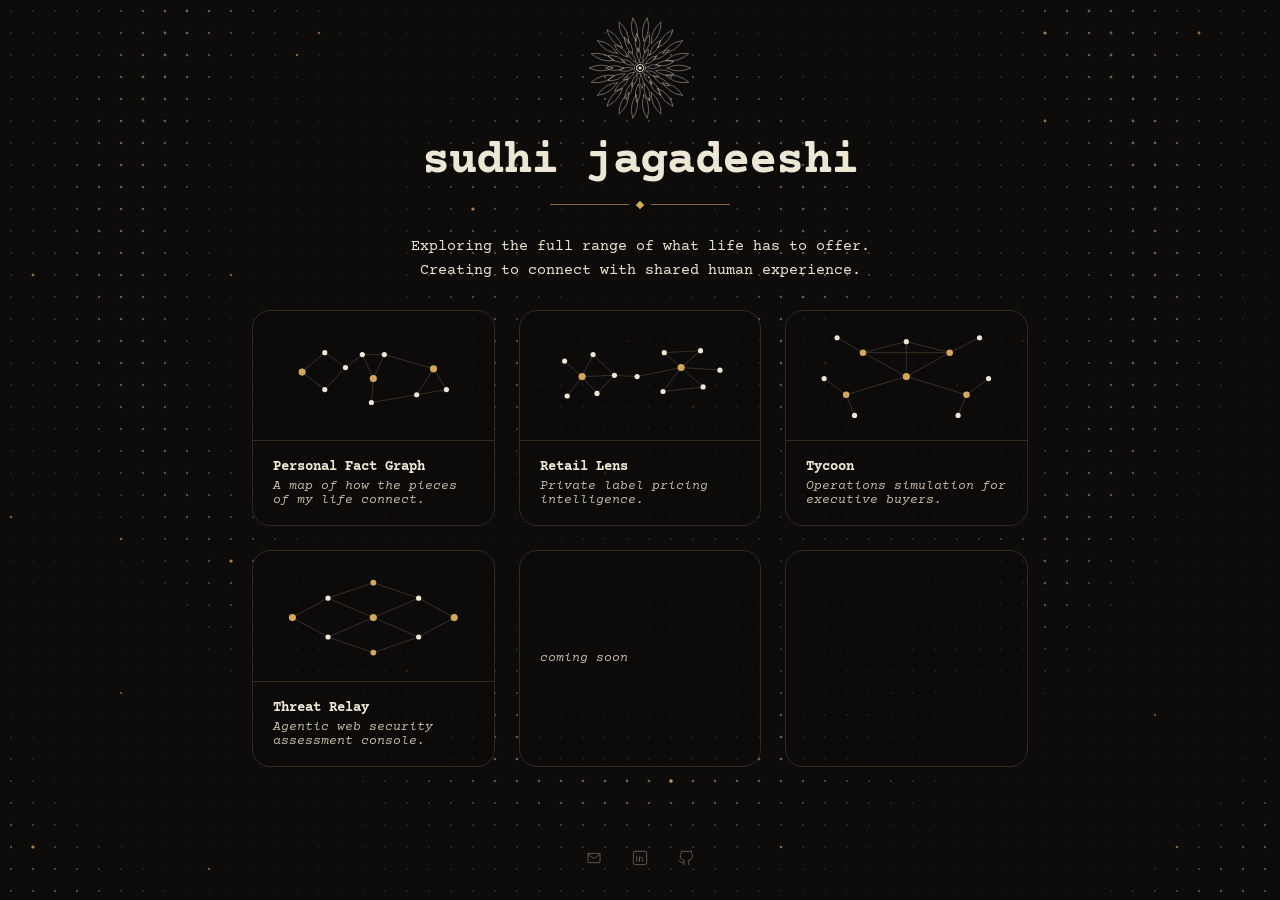
==== commit ddf25fce: "Add Retail Lens, Tycoon, and Threat Relay project cards - Retail Lens: two-cluster pricing SVG → ver" ====
--- a/site/index.html
+++ b/site/index.html
@@ -35,10 +35,40 @@
   <span class="card__title">Personal Fact Graph</span>
   <span class="card__note">A map of how the pieces of my life connect.</span>
 </div>
+<div class="card card--project card--featured">
+  <a class="card__link" href="https://retail-lens-oxz7.vercel.app/" aria-label="Open Retail Lens"></a>
+  <div class="card__img">
+    <svg viewBox="0 0 310 145" xmlns="http://www.w3.org/2000/svg" aria-hidden="true"><g stroke="#4a433a" stroke-width="1" fill="none"><line x1="65" y1="72" x2="38" y2="48"/><line x1="65" y1="72" x2="82" y2="38"/><line x1="65" y1="72" x2="88" y2="98"/><line x1="65" y1="72" x2="42" y2="102"/><line x1="65" y1="72" x2="115" y2="70"/><line x1="82" y1="38" x2="115" y2="70"/><line x1="88" y1="98" x2="115" y2="70"/><line x1="115" y1="70" x2="150" y2="72"/><line x1="150" y1="72" x2="218" y2="58"/><line x1="218" y1="58" x2="192" y2="35"/><line x1="218" y1="58" x2="248" y2="32"/><line x1="218" y1="58" x2="252" y2="88"/><line x1="218" y1="58" x2="190" y2="95"/><line x1="218" y1="58" x2="278" y2="62"/><line x1="192" y1="35" x2="248" y2="32"/><line x1="252" y1="88" x2="190" y2="95"/></g><g fill="#ece6d4"><circle cx="38" cy="48" r="4"/><circle cx="82" cy="38" r="4"/><circle cx="88" cy="98" r="4"/><circle cx="42" cy="102" r="4"/><circle cx="115" cy="70" r="4"/><circle cx="150" cy="72" r="4"/><circle cx="192" cy="35" r="4"/><circle cx="248" cy="32" r="4"/><circle cx="252" cy="88" r="4"/><circle cx="190" cy="95" r="4"/><circle cx="278" cy="62" r="4"/></g><g fill="#d4a85a"><circle cx="65" cy="72" r="5.5"/><circle cx="218" cy="58" r="5.5"/></g></svg>
+    <div class="card__actions">
+      <a class="card__action" href="https://github.com/sudhijag/retail_lens">code</a>
+    </div>
+  </div>
+  <span class="card__title">Retail Lens</span>
+  <span class="card__note">Private label pricing intelligence.</span>
+</div>
+<div class="card card--project card--featured">
+  <a class="card__link" href="https://sndemo-eta.vercel.app/" aria-label="Open Tycoon"></a>
+  <div class="card__img">
+    <svg viewBox="0 0 310 145" xmlns="http://www.w3.org/2000/svg" aria-hidden="true"><g stroke="#4a433a" stroke-width="1" fill="none"><line x1="155" y1="72" x2="88" y2="35"/><line x1="155" y1="72" x2="222" y2="35"/><line x1="155" y1="72" x2="62" y2="100"/><line x1="155" y1="72" x2="248" y2="100"/><line x1="155" y1="72" x2="155" y2="18"/><line x1="88" y1="35" x2="222" y2="35"/><line x1="88" y1="35" x2="48" y2="12"/><line x1="88" y1="35" x2="155" y2="18"/><line x1="222" y1="35" x2="155" y2="18"/><line x1="222" y1="35" x2="268" y2="12"/><line x1="62" y1="100" x2="28" y2="75"/><line x1="62" y1="100" x2="75" y2="132"/><line x1="248" y1="100" x2="282" y2="75"/><line x1="248" y1="100" x2="235" y2="132"/></g><g fill="#ece6d4"><circle cx="155" cy="18" r="4"/><circle cx="48" cy="12" r="4"/><circle cx="268" cy="12" r="4"/><circle cx="28" cy="75" r="4"/><circle cx="282" cy="75" r="4"/><circle cx="75" cy="132" r="4"/><circle cx="235" cy="132" r="4"/></g><g fill="#d4a85a"><circle cx="155" cy="72" r="5.5"/><circle cx="88" cy="35" r="5"/><circle cx="222" cy="35" r="5"/><circle cx="62" cy="100" r="5"/><circle cx="248" cy="100" r="5"/></g></svg>
+    <div class="card__actions">
+      <a class="card__action" href="https://github.com/sudhijag/sn_demo_2">code</a>
+    </div>
+  </div>
+  <span class="card__title">Tycoon</span>
+  <span class="card__note">Operations simulation for executive buyers.</span>
+</div>
+<div class="card card--project card--featured">
+  <a class="card__link" href="https://github.com/sudhijag/threat_relay" aria-label="Open Threat Relay"></a>
+  <div class="card__img">
+    <svg viewBox="0 0 310 145" xmlns="http://www.w3.org/2000/svg" aria-hidden="true"><g stroke="#4a433a" stroke-width="1" fill="none"><line x1="30" y1="72" x2="85" y2="42"/><line x1="30" y1="72" x2="85" y2="102"/><line x1="85" y1="42" x2="155" y2="18"/><line x1="85" y1="42" x2="155" y2="72"/><line x1="85" y1="102" x2="155" y2="72"/><line x1="85" y1="102" x2="155" y2="126"/><line x1="155" y1="18" x2="225" y2="42"/><line x1="155" y1="72" x2="225" y2="42"/><line x1="155" y1="72" x2="225" y2="102"/><line x1="155" y1="126" x2="225" y2="102"/><line x1="225" y1="42" x2="280" y2="72"/><line x1="225" y1="102" x2="280" y2="72"/></g><g fill="#ece6d4"><circle cx="85" cy="42" r="4"/><circle cx="85" cy="102" r="4"/><circle cx="225" cy="42" r="4"/><circle cx="225" cy="102" r="4"/></g><g fill="#d4a85a"><circle cx="30" cy="72" r="5.5"/><circle cx="155" cy="18" r="4.5"/><circle cx="155" cy="72" r="5.5"/><circle cx="155" cy="126" r="4.5"/><circle cx="280" cy="72" r="5.5"/></g></svg>
+    <div class="card__actions">
+      <a class="card__action" href="https://github.com/sudhijag/threat_relay">code</a>
+    </div>
+  </div>
+  <span class="card__title">Threat Relay</span>
+  <span class="card__note">Agentic web security assessment console.</span>
+</div>
 <a class="card card--blank" href="#" tabindex="-1" aria-hidden="true"><span class="card__note">coming soon</span></a>
-<a class="card card--blank" href="#" tabindex="-1" aria-hidden="true"></a>
-<a class="card card--blank" href="#" tabindex="-1" aria-hidden="true"></a>
-<a class="card card--blank" href="#" tabindex="-1" aria-hidden="true"></a>
 <a class="card card--blank" href="#" tabindex="-1" aria-hidden="true"></a>
 </section>
 <nav class="links">
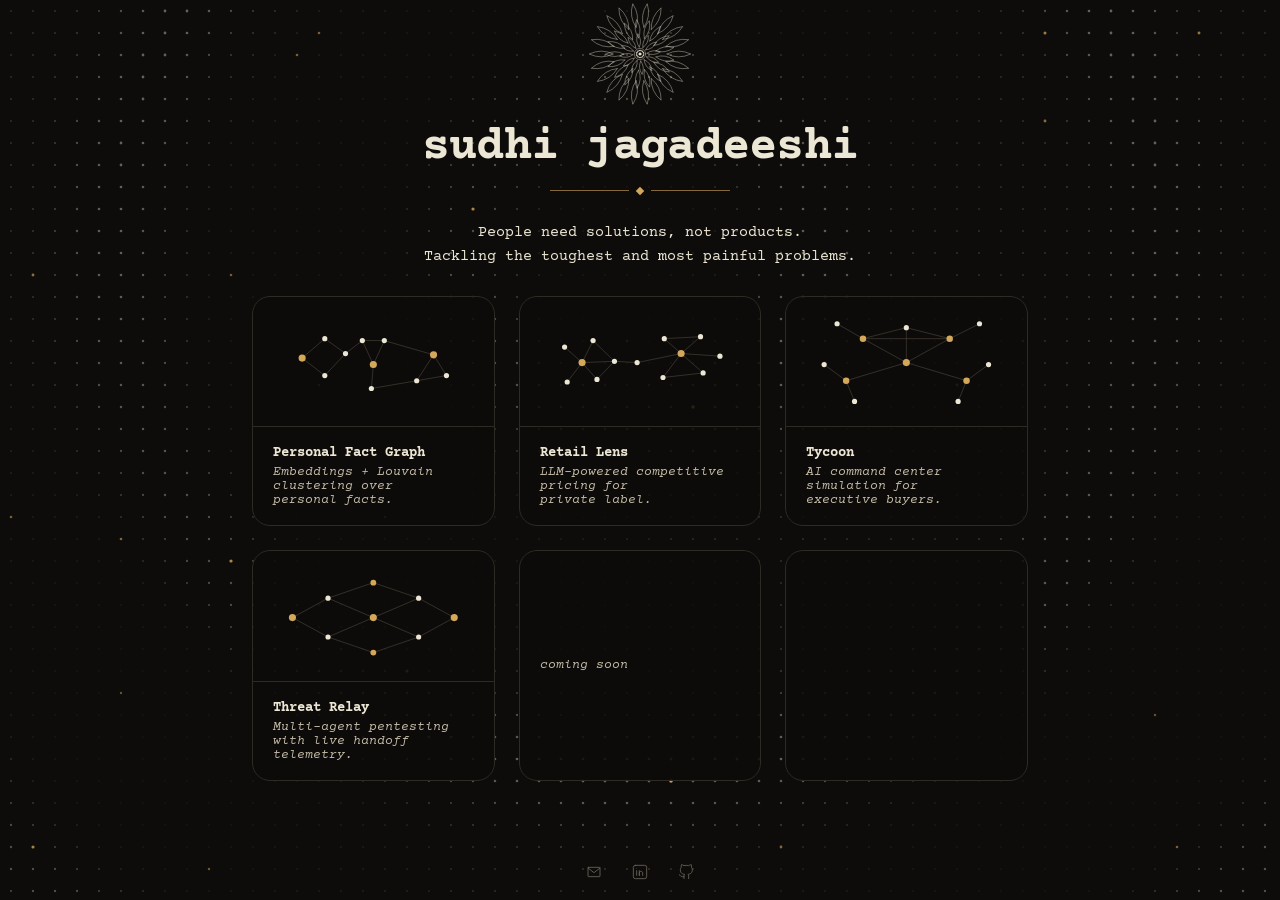
==== commit 39b0b8c2: "Update bio and AI flavor to card descriptions Co-Authored-By: Claude Sonnet 4.6 <noreply@anthropic.c" ====
--- a/site/index.html
+++ b/site/index.html
@@ -21,7 +21,7 @@
 <h1>sudhi jagadeeshi</h1>
 <div class="rule" aria-hidden="true"><span></span><i></i><span></span></div>
 </header>
-<p class="bio">Exploring the full range of what life has to offer.<br>Creating to connect with shared human experience.</p>
+<p class="bio">People need solutions, not products.<br>Tackling the toughest and most painful problems.</p>
 <section class="cards">
 <div class="card card--project card--featured">
   <a class="card__link" href="https://sudhijag.github.io/fact-graph/" aria-label="Open Personal Fact Graph"></a>
@@ -33,7 +33,7 @@
     </div>
   </div>
   <span class="card__title">Personal Fact Graph</span>
-  <span class="card__note">A map of how the pieces of my life connect.</span>
+  <span class="card__note">Embeddings + Louvain clustering over personal facts.</span>
 </div>
 <div class="card card--project card--featured">
   <a class="card__link" href="https://retail-lens-oxz7.vercel.app/" aria-label="Open Retail Lens"></a>
@@ -44,7 +44,7 @@
     </div>
   </div>
   <span class="card__title">Retail Lens</span>
-  <span class="card__note">Private label pricing intelligence.</span>
+  <span class="card__note">LLM-powered competitive pricing for private label.</span>
 </div>
 <div class="card card--project card--featured">
   <a class="card__link" href="https://sndemo-eta.vercel.app/" aria-label="Open Tycoon"></a>
@@ -55,7 +55,7 @@
     </div>
   </div>
   <span class="card__title">Tycoon</span>
-  <span class="card__note">Operations simulation for executive buyers.</span>
+  <span class="card__note">AI command center simulation for executive buyers.</span>
 </div>
 <div class="card card--project card--featured">
   <a class="card__link" href="https://github.com/sudhijag/threat_relay" aria-label="Open Threat Relay"></a>
@@ -66,7 +66,7 @@
     </div>
   </div>
   <span class="card__title">Threat Relay</span>
-  <span class="card__note">Agentic web security assessment console.</span>
+  <span class="card__note">Multi-agent pentesting with live handoff telemetry.</span>
 </div>
 <a class="card card--blank" href="#" tabindex="-1" aria-hidden="true"><span class="card__note">coming soon</span></a>
 <a class="card card--blank" href="#" tabindex="-1" aria-hidden="true"></a>
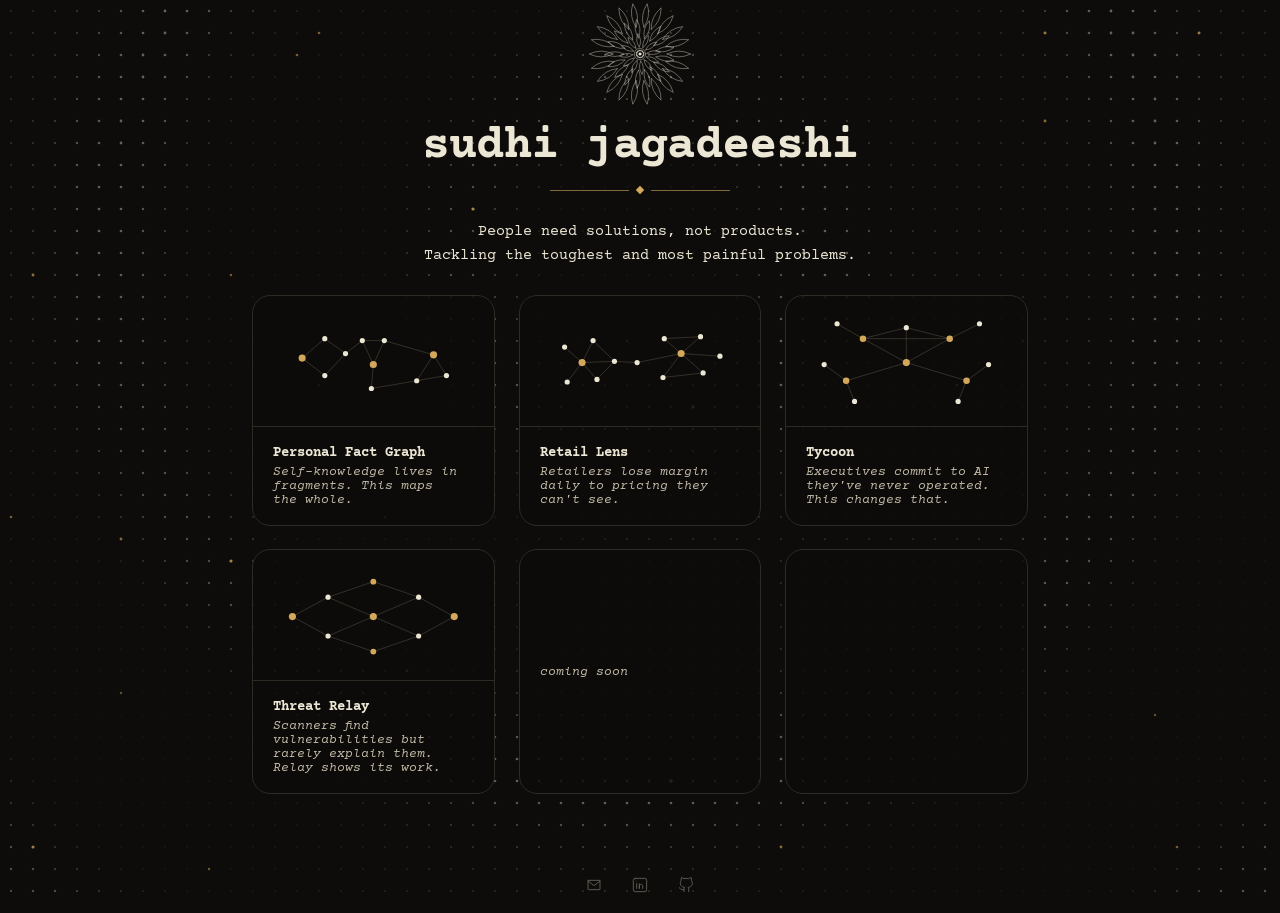
==== commit d6b7d58e: "Reframe project descriptions and blog around the problem - Card notes now lead with the pain, not th" ====
--- a/site/index.html
+++ b/site/index.html
@@ -33,7 +33,7 @@
     </div>
   </div>
   <span class="card__title">Personal Fact Graph</span>
-  <span class="card__note">Embeddings + Louvain clustering over personal facts.</span>
+  <span class="card__note">Self-knowledge lives in fragments. This maps the whole.</span>
 </div>
 <div class="card card--project card--featured">
   <a class="card__link" href="https://retail-lens-oxz7.vercel.app/" aria-label="Open Retail Lens"></a>
@@ -44,7 +44,7 @@
     </div>
   </div>
   <span class="card__title">Retail Lens</span>
-  <span class="card__note">LLM-powered competitive pricing for private label.</span>
+  <span class="card__note">Retailers lose margin daily to pricing they can't see.</span>
 </div>
 <div class="card card--project card--featured">
   <a class="card__link" href="https://sndemo-eta.vercel.app/" aria-label="Open Tycoon"></a>
@@ -55,7 +55,7 @@
     </div>
   </div>
   <span class="card__title">Tycoon</span>
-  <span class="card__note">AI command center simulation for executive buyers.</span>
+  <span class="card__note">Executives commit to AI they've never operated. This changes that.</span>
 </div>
 <div class="card card--project card--featured">
   <a class="card__link" href="https://github.com/sudhijag/threat_relay" aria-label="Open Threat Relay"></a>
@@ -66,7 +66,7 @@
     </div>
   </div>
   <span class="card__title">Threat Relay</span>
-  <span class="card__note">Multi-agent pentesting with live handoff telemetry.</span>
+  <span class="card__note">Scanners find vulnerabilities but rarely explain them. Relay shows its work.</span>
 </div>
 <a class="card card--blank" href="#" tabindex="-1" aria-hidden="true"><span class="card__note">coming soon</span></a>
 <a class="card card--blank" href="#" tabindex="-1" aria-hidden="true"></a>
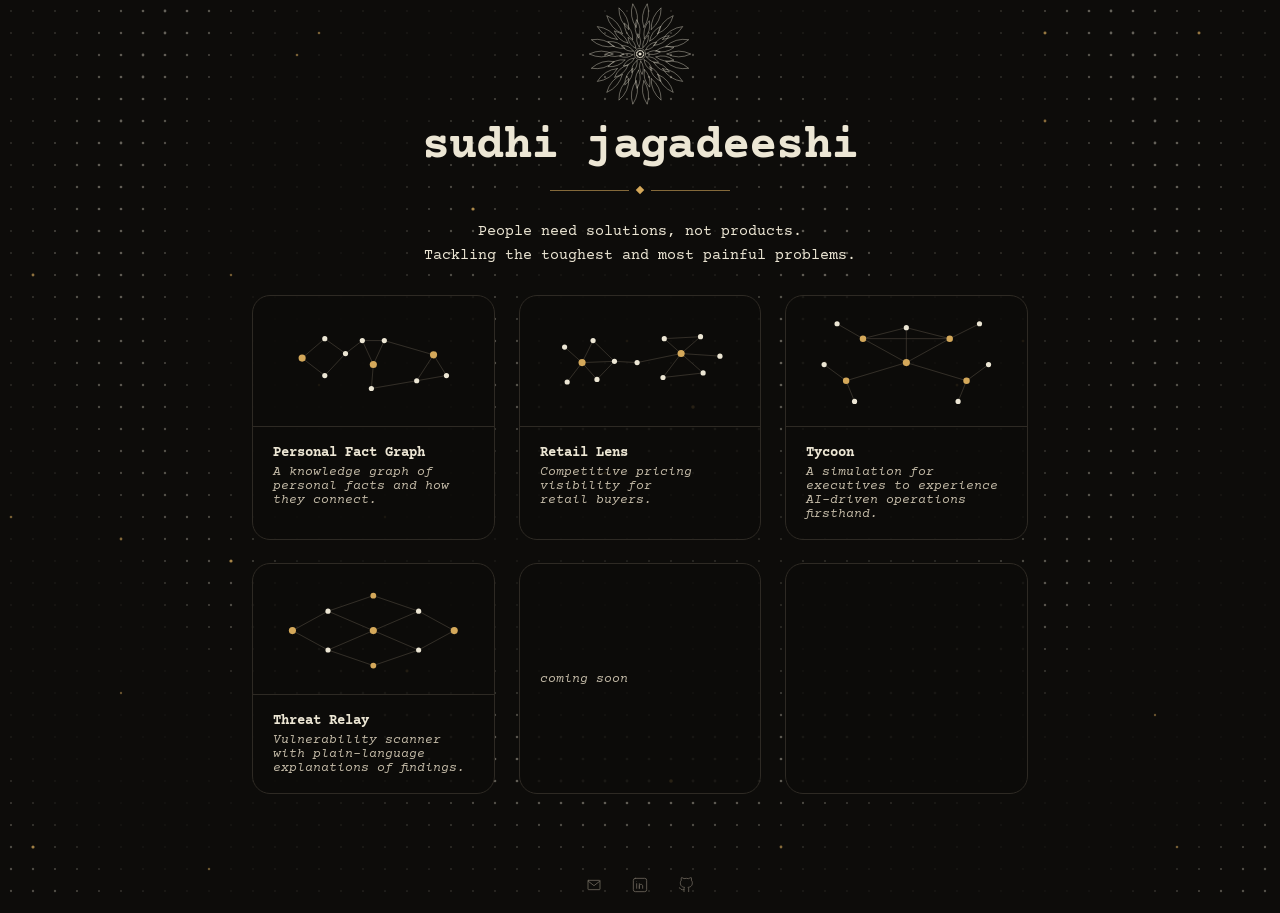
==== commit f73f7f55: "Simplify card descriptions to plain project summaries Co-Authored-By: Claude Sonnet 4.6 <noreply@ant" ====
--- a/site/index.html
+++ b/site/index.html
@@ -33,7 +33,7 @@
     </div>
   </div>
   <span class="card__title">Personal Fact Graph</span>
-  <span class="card__note">Self-knowledge lives in fragments. This maps the whole.</span>
+  <span class="card__note">A knowledge graph of personal facts and how they connect.</span>
 </div>
 <div class="card card--project card--featured">
   <a class="card__link" href="https://retail-lens-oxz7.vercel.app/" aria-label="Open Retail Lens"></a>
@@ -44,7 +44,7 @@
     </div>
   </div>
   <span class="card__title">Retail Lens</span>
-  <span class="card__note">Retailers lose margin daily to pricing they can't see.</span>
+  <span class="card__note">Competitive pricing visibility for retail buyers.</span>
 </div>
 <div class="card card--project card--featured">
   <a class="card__link" href="https://sndemo-eta.vercel.app/" aria-label="Open Tycoon"></a>
@@ -55,7 +55,7 @@
     </div>
   </div>
   <span class="card__title">Tycoon</span>
-  <span class="card__note">Executives commit to AI they've never operated. This changes that.</span>
+  <span class="card__note">A simulation for executives to experience AI-driven operations firsthand.</span>
 </div>
 <div class="card card--project card--featured">
   <a class="card__link" href="https://github.com/sudhijag/threat_relay" aria-label="Open Threat Relay"></a>
@@ -66,7 +66,7 @@
     </div>
   </div>
   <span class="card__title">Threat Relay</span>
-  <span class="card__note">Scanners find vulnerabilities but rarely explain them. Relay shows its work.</span>
+  <span class="card__note">Vulnerability scanner with plain-language explanations of findings.</span>
 </div>
 <a class="card card--blank" href="#" tabindex="-1" aria-hidden="true"><span class="card__note">coming soon</span></a>
 <a class="card card--blank" href="#" tabindex="-1" aria-hidden="true"></a>
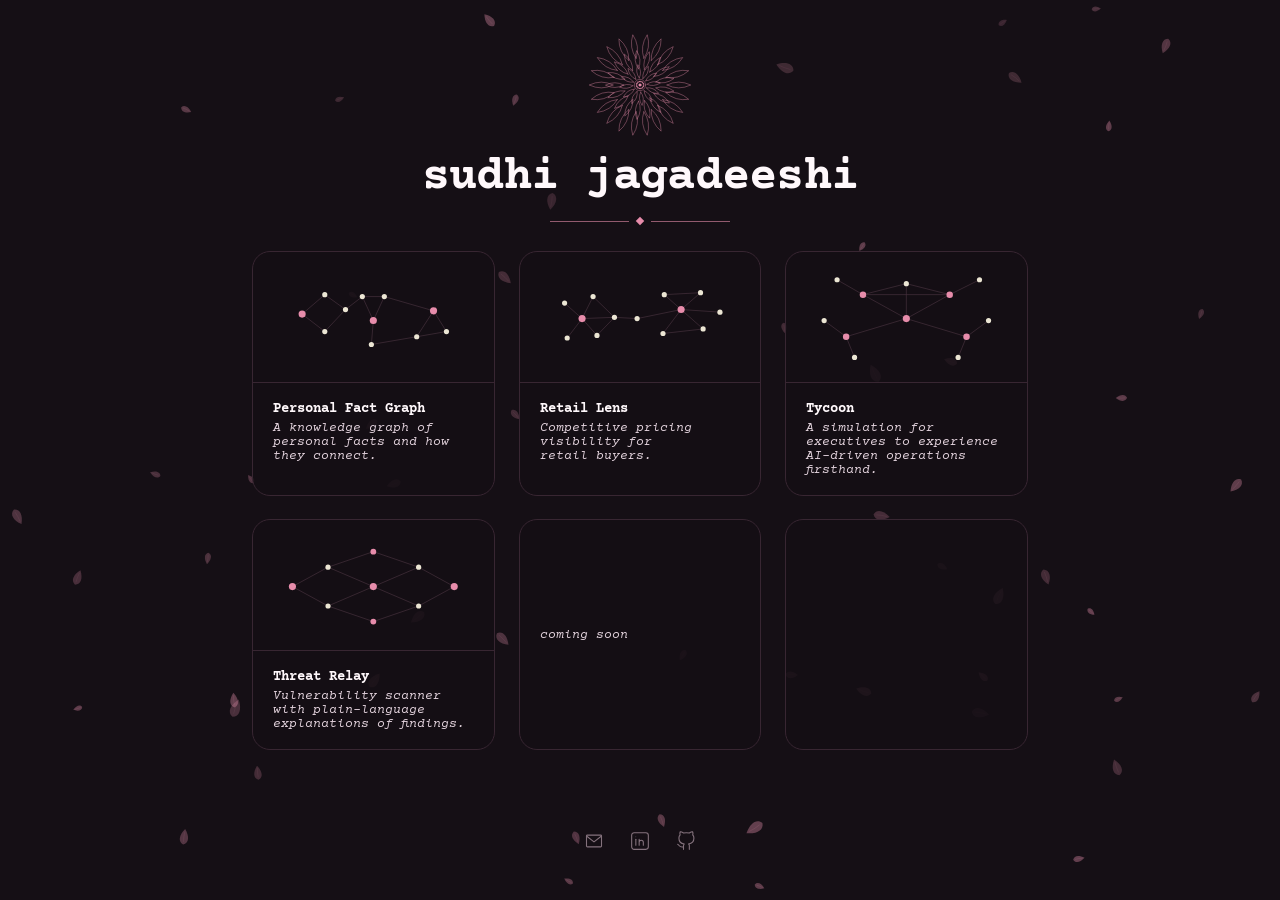
==== commit 23374e0c: "Add sakura background theme toggle" ====
--- a/site/index.html
+++ b/site/index.html
@@ -17,16 +17,15 @@
 <canvas id="dots" aria-hidden="true"></canvas>
 <main>
 <header>
-<div class="hero-bloom"><svg class="bloom" viewBox="0 0 200 200" aria-hidden="true"><g fill="none" stroke="currentColor" stroke-width="0.75" stroke-linecap="round" stroke-linejoin="round"><path d="M150 100Q171.19 89.24 194 100Q171.19 110.76 150 100M147.97 114.09Q171.34 109.73 190.19 126.48Q165.28 130.38 147.97 114.09M142.06 127.03Q165.71 129.44 179.08 150.82Q154.07 147.54 142.06 127.03M132.74 137.79Q154.75 146.76 161.56 171.04Q138.49 160.85 132.74 137.79M120.77 145.48Q139.36 160.29 139.05 185.51Q119.79 169.23 120.77 145.48M107.12 149.49Q120.78 168.94 113.38 193.04Q99.48 172 107.12 149.49M92.88 149.49Q100.52 172 86.62 193.04Q79.22 168.94 92.88 149.49M79.23 145.48Q80.21 169.23 60.95 185.51Q60.64 160.29 79.23 145.48M67.26 137.79Q61.51 160.85 38.44 171.04Q45.25 146.76 67.26 137.79M57.94 127.03Q45.93 147.54 20.92 150.82Q34.29 129.44 57.94 127.03M52.03 114.09Q34.72 130.38 9.81 126.48Q28.66 109.73 52.03 114.09M50 100Q28.81 110.76 6 100Q28.81 89.24 50 100M52.03 85.91Q28.66 90.27 9.81 73.52Q34.72 69.62 52.03 85.91M57.94 72.97Q34.29 70.56 20.92 49.18Q45.93 52.46 57.94 72.97M67.26 62.21Q45.25 53.24 38.44 28.96Q61.51 39.15 67.26 62.21M79.23 54.52Q60.64 39.71 60.95 14.49Q80.21 30.77 79.23 54.52M92.88 50.51Q79.22 31.06 86.62 6.96Q100.52 28 92.88 50.51M107.12 50.51Q99.48 28 113.38 6.96Q120.78 31.06 107.12 50.51M120.77 54.52Q119.79 30.77 139.05 14.49Q139.36 39.71 120.77 54.52M132.74 62.21Q138.49 39.15 161.56 28.96Q154.75 53.24 132.74 62.21M142.06 72.97Q154.07 52.46 179.08 49.18Q165.71 70.56 142.06 72.97M147.97 85.91Q165.28 69.62 190.19 73.52Q171.34 90.27 147.97 85.91"/><path d="M129.52 105.37Q147 99.53 162.97 111.46Q143.82 117 129.52 105.37M125.58 115.67Q143.99 116.54 154.57 133.43Q134.72 131.68 125.58 115.67M118.19 123.85Q135.05 131.31 138.81 150.89Q120.93 142.08 118.19 123.85M108.35 128.82Q121.37 141.86 117.81 161.47Q104.32 146.8 108.35 128.82M97.38 129.88Q104.8 146.75 94.4 163.75Q87.12 145.2 97.38 129.88M86.76 126.92Q87.59 145.33 71.75 157.43Q71.66 137.5 86.76 126.92M77.93 120.32Q72.05 137.79 52.91 143.34Q60.03 124.73 77.93 120.32M72.08 110.97Q60.29 125.14 40.43 123.41Q53.8 108.62 72.08 110.97M70 100.14Q53.89 109.1 36 100.31Q53.8 91.35 70 100.14M71.97 89.3Q53.72 91.83 40.21 77.17Q60.05 75.24 71.97 89.3M77.73 79.9Q59.79 75.66 52.5 57.11Q71.69 62.48 77.73 79.9M86.5 73.21Q71.3 62.78 71.2 42.85Q87.16 54.79 86.5 73.21M97.09 70.14Q86.69 54.93 93.79 36.3Q104.36 53.2 97.09 70.14M108.07 71.11Q103.87 53.16 117.22 38.36Q120.97 57.94 108.07 71.11M117.96 75.97Q120.53 57.72 138.32 48.74Q134.75 68.35 117.96 75.97M125.43 84.08Q134.42 67.99 154.25 66.05Q143.83 83.04 125.43 84.08M129.46 94.35Q143.65 82.58 162.85 87.94Q147 100.02 129.46 94.35"/><path d="M111.87 105.3Q125.25 103.56 134.7 115.49Q119.5 116.43 111.87 105.3M107.63 110.53Q120.09 115.71 122.3 130.77Q108.68 123.98 107.63 110.53M101.34 112.93Q109.54 123.65 103.93 137.8Q95.53 125.1 101.34 112.93M94.7 111.87Q96.44 125.25 84.51 134.7Q83.57 119.5 94.7 111.87M89.47 107.63Q84.29 120.09 69.23 122.3Q76.02 108.68 89.47 107.63M87.07 101.34Q76.35 109.54 62.2 103.93Q74.9 95.53 87.07 101.34M88.13 94.7Q74.75 96.44 65.3 84.51Q80.5 83.57 88.13 94.7M92.37 89.47Q79.91 84.29 77.7 69.23Q91.32 76.02 92.37 89.47M98.66 87.07Q90.46 76.35 96.07 62.2Q104.47 74.9 98.66 87.07M105.3 88.13Q103.56 74.75 115.49 65.3Q116.43 80.5 105.3 88.13M110.53 92.37Q115.71 79.91 130.77 77.7Q123.98 91.32 110.53 92.37M112.93 98.66Q123.65 90.46 137.8 96.07Q125.1 104.47 112.93 98.66"/><circle cx="100" cy="100" r="10.5"/><circle cx="106.6" cy="100" r="0.9" fill="currentColor"/><circle cx="105.95" cy="102.86" r="0.9" fill="currentColor"/><circle cx="104.12" cy="105.16" r="0.9" fill="currentColor"/><circle cx="101.47" cy="106.43" r="0.9" fill="currentColor"/><circle cx="98.53" cy="106.43" r="0.9" fill="currentColor"/><circle cx="95.88" cy="105.16" r="0.9" fill="currentColor"/><circle cx="94.05" cy="102.86" r="0.9" fill="currentColor"/><circle cx="93.4" cy="100" r="0.9" fill="currentColor"/><circle cx="94.05" cy="97.14" r="0.9" fill="currentColor"/><circle cx="95.88" cy="94.84" r="0.9" fill="currentColor"/><circle cx="98.53" cy="93.57" r="0.9" fill="currentColor"/><circle cx="101.47" cy="93.57" r="0.9" fill="currentColor"/><circle cx="104.12" cy="94.84" r="0.9" fill="currentColor"/><circle cx="105.95" cy="97.14" r="0.9" fill="currentColor"/><circle cx="100" cy="100" r="2.4" fill="currentColor"/></g></svg></div>
+<button class="hero-bloom background-toggle" id="background-toggle" type="button" aria-pressed="true" aria-label="Sakura petals background" title="switch theme"><svg class="bloom" viewBox="0 0 200 200" aria-hidden="true"><g fill="none" stroke="currentColor" stroke-width="0.75" stroke-linecap="round" stroke-linejoin="round"><path d="M150 100Q171.19 89.24 194 100Q171.19 110.76 150 100M147.97 114.09Q171.34 109.73 190.19 126.48Q165.28 130.38 147.97 114.09M142.06 127.03Q165.71 129.44 179.08 150.82Q154.07 147.54 142.06 127.03M132.74 137.79Q154.75 146.76 161.56 171.04Q138.49 160.85 132.74 137.79M120.77 145.48Q139.36 160.29 139.05 185.51Q119.79 169.23 120.77 145.48M107.12 149.49Q120.78 168.94 113.38 193.04Q99.48 172 107.12 149.49M92.88 149.49Q100.52 172 86.62 193.04Q79.22 168.94 92.88 149.49M79.23 145.48Q80.21 169.23 60.95 185.51Q60.64 160.29 79.23 145.48M67.26 137.79Q61.51 160.85 38.44 171.04Q45.25 146.76 67.26 137.79M57.94 127.03Q45.93 147.54 20.92 150.82Q34.29 129.44 57.94 127.03M52.03 114.09Q34.72 130.38 9.81 126.48Q28.66 109.73 52.03 114.09M50 100Q28.81 110.76 6 100Q28.81 89.24 50 100M52.03 85.91Q28.66 90.27 9.81 73.52Q34.72 69.62 52.03 85.91M57.94 72.97Q34.29 70.56 20.92 49.18Q45.93 52.46 57.94 72.97M67.26 62.21Q45.25 53.24 38.44 28.96Q61.51 39.15 67.26 62.21M79.23 54.52Q60.64 39.71 60.95 14.49Q80.21 30.77 79.23 54.52M92.88 50.51Q79.22 31.06 86.62 6.96Q100.52 28 92.88 50.51M107.12 50.51Q99.48 28 113.38 6.96Q120.78 31.06 107.12 50.51M120.77 54.52Q119.79 30.77 139.05 14.49Q139.36 39.71 120.77 54.52M132.74 62.21Q138.49 39.15 161.56 28.96Q154.75 53.24 132.74 62.21M142.06 72.97Q154.07 52.46 179.08 49.18Q165.71 70.56 142.06 72.97M147.97 85.91Q165.28 69.62 190.19 73.52Q171.34 90.27 147.97 85.91"/><path d="M129.52 105.37Q147 99.53 162.97 111.46Q143.82 117 129.52 105.37M125.58 115.67Q143.99 116.54 154.57 133.43Q134.72 131.68 125.58 115.67M118.19 123.85Q135.05 131.31 138.81 150.89Q120.93 142.08 118.19 123.85M108.35 128.82Q121.37 141.86 117.81 161.47Q104.32 146.8 108.35 128.82M97.38 129.88Q104.8 146.75 94.4 163.75Q87.12 145.2 97.38 129.88M86.76 126.92Q87.59 145.33 71.75 157.43Q71.66 137.5 86.76 126.92M77.93 120.32Q72.05 137.79 52.91 143.34Q60.03 124.73 77.93 120.32M72.08 110.97Q60.29 125.14 40.43 123.41Q53.8 108.62 72.08 110.97M70 100.14Q53.89 109.1 36 100.31Q53.8 91.35 70 100.14M71.97 89.3Q53.72 91.83 40.21 77.17Q60.05 75.24 71.97 89.3M77.73 79.9Q59.79 75.66 52.5 57.11Q71.69 62.48 77.73 79.9M86.5 73.21Q71.3 62.78 71.2 42.85Q87.16 54.79 86.5 73.21M97.09 70.14Q86.69 54.93 93.79 36.3Q104.36 53.2 97.09 70.14M108.07 71.11Q103.87 53.16 117.22 38.36Q120.97 57.94 108.07 71.11M117.96 75.97Q120.53 57.72 138.32 48.74Q134.75 68.35 117.96 75.97M125.43 84.08Q134.42 67.99 154.25 66.05Q143.83 83.04 125.43 84.08M129.46 94.35Q143.65 82.58 162.85 87.94Q147 100.02 129.46 94.35"/><path d="M111.87 105.3Q125.25 103.56 134.7 115.49Q119.5 116.43 111.87 105.3M107.63 110.53Q120.09 115.71 122.3 130.77Q108.68 123.98 107.63 110.53M101.34 112.93Q109.54 123.65 103.93 137.8Q95.53 125.1 101.34 112.93M94.7 111.87Q96.44 125.25 84.51 134.7Q83.57 119.5 94.7 111.87M89.47 107.63Q84.29 120.09 69.23 122.3Q76.02 108.68 89.47 107.63M87.07 101.34Q76.35 109.54 62.2 103.93Q74.9 95.53 87.07 101.34M88.13 94.7Q74.75 96.44 65.3 84.51Q80.5 83.57 88.13 94.7M92.37 89.47Q79.91 84.29 77.7 69.23Q91.32 76.02 92.37 89.47M98.66 87.07Q90.46 76.35 96.07 62.2Q104.47 74.9 98.66 87.07M105.3 88.13Q103.56 74.75 115.49 65.3Q116.43 80.5 105.3 88.13M110.53 92.37Q115.71 79.91 130.77 77.7Q123.98 91.32 110.53 92.37M112.93 98.66Q123.65 90.46 137.8 96.07Q125.1 104.47 112.93 98.66"/><circle cx="100" cy="100" r="10.5"/><circle cx="106.6" cy="100" r="0.9" fill="currentColor"/><circle cx="105.95" cy="102.86" r="0.9" fill="currentColor"/><circle cx="104.12" cy="105.16" r="0.9" fill="currentColor"/><circle cx="101.47" cy="106.43" r="0.9" fill="currentColor"/><circle cx="98.53" cy="106.43" r="0.9" fill="currentColor"/><circle cx="95.88" cy="105.16" r="0.9" fill="currentColor"/><circle cx="94.05" cy="102.86" r="0.9" fill="currentColor"/><circle cx="93.4" cy="100" r="0.9" fill="currentColor"/><circle cx="94.05" cy="97.14" r="0.9" fill="currentColor"/><circle cx="95.88" cy="94.84" r="0.9" fill="currentColor"/><circle cx="98.53" cy="93.57" r="0.9" fill="currentColor"/><circle cx="101.47" cy="93.57" r="0.9" fill="currentColor"/><circle cx="104.12" cy="94.84" r="0.9" fill="currentColor"/><circle cx="105.95" cy="97.14" r="0.9" fill="currentColor"/><circle cx="100" cy="100" r="2.4" fill="currentColor"/></g></svg></button>
 <h1>sudhi jagadeeshi</h1>
 <div class="rule" aria-hidden="true"><span></span><i></i><span></span></div>
 </header>
-<p class="bio">People need solutions, not products.<br>Tackling the toughest and most painful problems.</p>
 <section class="cards">
 <div class="card card--project card--featured">
   <a class="card__link" href="https://sudhijag.github.io/fact-graph/" aria-label="Open Personal Fact Graph"></a>
   <div class="card__img">
-    <svg viewBox="0 0 310 145" xmlns="http://www.w3.org/2000/svg" aria-hidden="true"><g stroke="#4a433a" stroke-width="1" fill="none"><line x1="45" y1="65" x2="80" y2="35"/><line x1="45" y1="65" x2="80" y2="92"/><line x1="80" y1="35" x2="112" y2="58"/><line x1="80" y1="92" x2="112" y2="58"/><line x1="112" y1="58" x2="138" y2="38"/><line x1="155" y1="75" x2="138" y2="38"/><line x1="155" y1="75" x2="172" y2="38"/><line x1="138" y1="38" x2="172" y2="38"/><line x1="155" y1="75" x2="152" y2="112"/><line x1="172" y1="38" x2="248" y2="60"/><line x1="152" y1="112" x2="222" y2="100"/><line x1="248" y1="60" x2="268" y2="92"/><line x1="248" y1="60" x2="222" y2="100"/><line x1="268" y1="92" x2="222" y2="100"/></g><g fill="#ece6d4"><circle cx="80" cy="35" r="4"/><circle cx="80" cy="92" r="4"/><circle cx="112" cy="58" r="4"/><circle cx="138" cy="38" r="4"/><circle cx="172" cy="38" r="4"/><circle cx="152" cy="112" r="4"/><circle cx="268" cy="92" r="4"/><circle cx="222" cy="100" r="4"/></g><g fill="#d4a85a"><circle cx="45" cy="65" r="5.5"/><circle cx="155" cy="75" r="5.5"/><circle cx="248" cy="60" r="5.5"/></g></svg>
+    <svg viewBox="0 0 310 145" xmlns="http://www.w3.org/2000/svg" aria-hidden="true"><g stroke="var(--illustration-rule)" stroke-width="1" fill="none"><line x1="45" y1="65" x2="80" y2="35"/><line x1="45" y1="65" x2="80" y2="92"/><line x1="80" y1="35" x2="112" y2="58"/><line x1="80" y1="92" x2="112" y2="58"/><line x1="112" y1="58" x2="138" y2="38"/><line x1="155" y1="75" x2="138" y2="38"/><line x1="155" y1="75" x2="172" y2="38"/><line x1="138" y1="38" x2="172" y2="38"/><line x1="155" y1="75" x2="152" y2="112"/><line x1="172" y1="38" x2="248" y2="60"/><line x1="152" y1="112" x2="222" y2="100"/><line x1="248" y1="60" x2="268" y2="92"/><line x1="248" y1="60" x2="222" y2="100"/><line x1="268" y1="92" x2="222" y2="100"/></g><g fill="#ece6d4"><circle cx="80" cy="35" r="4"/><circle cx="80" cy="92" r="4"/><circle cx="112" cy="58" r="4"/><circle cx="138" cy="38" r="4"/><circle cx="172" cy="38" r="4"/><circle cx="152" cy="112" r="4"/><circle cx="268" cy="92" r="4"/><circle cx="222" cy="100" r="4"/></g><g fill="var(--accent)"><circle cx="45" cy="65" r="5.5"/><circle cx="155" cy="75" r="5.5"/><circle cx="248" cy="60" r="5.5"/></g></svg>
     <div class="card__actions">
       <a class="card__action" href="fact-graph.html">blog</a>
       <a class="card__action" href="https://github.com/sudhijag/fact-graph">code</a>
@@ -38,7 +37,7 @@
 <div class="card card--project card--featured">
   <a class="card__link" href="https://retail-lens-oxz7.vercel.app/" aria-label="Open Retail Lens"></a>
   <div class="card__img">
-    <svg viewBox="0 0 310 145" xmlns="http://www.w3.org/2000/svg" aria-hidden="true"><g stroke="#4a433a" stroke-width="1" fill="none"><line x1="65" y1="72" x2="38" y2="48"/><line x1="65" y1="72" x2="82" y2="38"/><line x1="65" y1="72" x2="88" y2="98"/><line x1="65" y1="72" x2="42" y2="102"/><line x1="65" y1="72" x2="115" y2="70"/><line x1="82" y1="38" x2="115" y2="70"/><line x1="88" y1="98" x2="115" y2="70"/><line x1="115" y1="70" x2="150" y2="72"/><line x1="150" y1="72" x2="218" y2="58"/><line x1="218" y1="58" x2="192" y2="35"/><line x1="218" y1="58" x2="248" y2="32"/><line x1="218" y1="58" x2="252" y2="88"/><line x1="218" y1="58" x2="190" y2="95"/><line x1="218" y1="58" x2="278" y2="62"/><line x1="192" y1="35" x2="248" y2="32"/><line x1="252" y1="88" x2="190" y2="95"/></g><g fill="#ece6d4"><circle cx="38" cy="48" r="4"/><circle cx="82" cy="38" r="4"/><circle cx="88" cy="98" r="4"/><circle cx="42" cy="102" r="4"/><circle cx="115" cy="70" r="4"/><circle cx="150" cy="72" r="4"/><circle cx="192" cy="35" r="4"/><circle cx="248" cy="32" r="4"/><circle cx="252" cy="88" r="4"/><circle cx="190" cy="95" r="4"/><circle cx="278" cy="62" r="4"/></g><g fill="#d4a85a"><circle cx="65" cy="72" r="5.5"/><circle cx="218" cy="58" r="5.5"/></g></svg>
+    <svg viewBox="0 0 310 145" xmlns="http://www.w3.org/2000/svg" aria-hidden="true"><g stroke="var(--illustration-rule)" stroke-width="1" fill="none"><line x1="65" y1="72" x2="38" y2="48"/><line x1="65" y1="72" x2="82" y2="38"/><line x1="65" y1="72" x2="88" y2="98"/><line x1="65" y1="72" x2="42" y2="102"/><line x1="65" y1="72" x2="115" y2="70"/><line x1="82" y1="38" x2="115" y2="70"/><line x1="88" y1="98" x2="115" y2="70"/><line x1="115" y1="70" x2="150" y2="72"/><line x1="150" y1="72" x2="218" y2="58"/><line x1="218" y1="58" x2="192" y2="35"/><line x1="218" y1="58" x2="248" y2="32"/><line x1="218" y1="58" x2="252" y2="88"/><line x1="218" y1="58" x2="190" y2="95"/><line x1="218" y1="58" x2="278" y2="62"/><line x1="192" y1="35" x2="248" y2="32"/><line x1="252" y1="88" x2="190" y2="95"/></g><g fill="#ece6d4"><circle cx="38" cy="48" r="4"/><circle cx="82" cy="38" r="4"/><circle cx="88" cy="98" r="4"/><circle cx="42" cy="102" r="4"/><circle cx="115" cy="70" r="4"/><circle cx="150" cy="72" r="4"/><circle cx="192" cy="35" r="4"/><circle cx="248" cy="32" r="4"/><circle cx="252" cy="88" r="4"/><circle cx="190" cy="95" r="4"/><circle cx="278" cy="62" r="4"/></g><g fill="var(--accent)"><circle cx="65" cy="72" r="5.5"/><circle cx="218" cy="58" r="5.5"/></g></svg>
     <div class="card__actions">
       <a class="card__action" href="https://github.com/sudhijag/retail_lens">code</a>
     </div>
@@ -49,7 +48,7 @@
 <div class="card card--project card--featured">
   <a class="card__link" href="https://sndemo-eta.vercel.app/" aria-label="Open Tycoon"></a>
   <div class="card__img">
-    <svg viewBox="0 0 310 145" xmlns="http://www.w3.org/2000/svg" aria-hidden="true"><g stroke="#4a433a" stroke-width="1" fill="none"><line x1="155" y1="72" x2="88" y2="35"/><line x1="155" y1="72" x2="222" y2="35"/><line x1="155" y1="72" x2="62" y2="100"/><line x1="155" y1="72" x2="248" y2="100"/><line x1="155" y1="72" x2="155" y2="18"/><line x1="88" y1="35" x2="222" y2="35"/><line x1="88" y1="35" x2="48" y2="12"/><line x1="88" y1="35" x2="155" y2="18"/><line x1="222" y1="35" x2="155" y2="18"/><line x1="222" y1="35" x2="268" y2="12"/><line x1="62" y1="100" x2="28" y2="75"/><line x1="62" y1="100" x2="75" y2="132"/><line x1="248" y1="100" x2="282" y2="75"/><line x1="248" y1="100" x2="235" y2="132"/></g><g fill="#ece6d4"><circle cx="155" cy="18" r="4"/><circle cx="48" cy="12" r="4"/><circle cx="268" cy="12" r="4"/><circle cx="28" cy="75" r="4"/><circle cx="282" cy="75" r="4"/><circle cx="75" cy="132" r="4"/><circle cx="235" cy="132" r="4"/></g><g fill="#d4a85a"><circle cx="155" cy="72" r="5.5"/><circle cx="88" cy="35" r="5"/><circle cx="222" cy="35" r="5"/><circle cx="62" cy="100" r="5"/><circle cx="248" cy="100" r="5"/></g></svg>
+    <svg viewBox="0 0 310 145" xmlns="http://www.w3.org/2000/svg" aria-hidden="true"><g stroke="var(--illustration-rule)" stroke-width="1" fill="none"><line x1="155" y1="72" x2="88" y2="35"/><line x1="155" y1="72" x2="222" y2="35"/><line x1="155" y1="72" x2="62" y2="100"/><line x1="155" y1="72" x2="248" y2="100"/><line x1="155" y1="72" x2="155" y2="18"/><line x1="88" y1="35" x2="222" y2="35"/><line x1="88" y1="35" x2="48" y2="12"/><line x1="88" y1="35" x2="155" y2="18"/><line x1="222" y1="35" x2="155" y2="18"/><line x1="222" y1="35" x2="268" y2="12"/><line x1="62" y1="100" x2="28" y2="75"/><line x1="62" y1="100" x2="75" y2="132"/><line x1="248" y1="100" x2="282" y2="75"/><line x1="248" y1="100" x2="235" y2="132"/></g><g fill="#ece6d4"><circle cx="155" cy="18" r="4"/><circle cx="48" cy="12" r="4"/><circle cx="268" cy="12" r="4"/><circle cx="28" cy="75" r="4"/><circle cx="282" cy="75" r="4"/><circle cx="75" cy="132" r="4"/><circle cx="235" cy="132" r="4"/></g><g fill="var(--accent)"><circle cx="155" cy="72" r="5.5"/><circle cx="88" cy="35" r="5"/><circle cx="222" cy="35" r="5"/><circle cx="62" cy="100" r="5"/><circle cx="248" cy="100" r="5"/></g></svg>
     <div class="card__actions">
       <a class="card__action" href="https://github.com/sudhijag/sn_demo_2">code</a>
     </div>
@@ -60,7 +59,7 @@
 <div class="card card--project card--featured">
   <a class="card__link" href="https://github.com/sudhijag/threat_relay" aria-label="Open Threat Relay"></a>
   <div class="card__img">
-    <svg viewBox="0 0 310 145" xmlns="http://www.w3.org/2000/svg" aria-hidden="true"><g stroke="#4a433a" stroke-width="1" fill="none"><line x1="30" y1="72" x2="85" y2="42"/><line x1="30" y1="72" x2="85" y2="102"/><line x1="85" y1="42" x2="155" y2="18"/><line x1="85" y1="42" x2="155" y2="72"/><line x1="85" y1="102" x2="155" y2="72"/><line x1="85" y1="102" x2="155" y2="126"/><line x1="155" y1="18" x2="225" y2="42"/><line x1="155" y1="72" x2="225" y2="42"/><line x1="155" y1="72" x2="225" y2="102"/><line x1="155" y1="126" x2="225" y2="102"/><line x1="225" y1="42" x2="280" y2="72"/><line x1="225" y1="102" x2="280" y2="72"/></g><g fill="#ece6d4"><circle cx="85" cy="42" r="4"/><circle cx="85" cy="102" r="4"/><circle cx="225" cy="42" r="4"/><circle cx="225" cy="102" r="4"/></g><g fill="#d4a85a"><circle cx="30" cy="72" r="5.5"/><circle cx="155" cy="18" r="4.5"/><circle cx="155" cy="72" r="5.5"/><circle cx="155" cy="126" r="4.5"/><circle cx="280" cy="72" r="5.5"/></g></svg>
+    <svg viewBox="0 0 310 145" xmlns="http://www.w3.org/2000/svg" aria-hidden="true"><g stroke="var(--illustration-rule)" stroke-width="1" fill="none"><line x1="30" y1="72" x2="85" y2="42"/><line x1="30" y1="72" x2="85" y2="102"/><line x1="85" y1="42" x2="155" y2="18"/><line x1="85" y1="42" x2="155" y2="72"/><line x1="85" y1="102" x2="155" y2="72"/><line x1="85" y1="102" x2="155" y2="126"/><line x1="155" y1="18" x2="225" y2="42"/><line x1="155" y1="72" x2="225" y2="42"/><line x1="155" y1="72" x2="225" y2="102"/><line x1="155" y1="126" x2="225" y2="102"/><line x1="225" y1="42" x2="280" y2="72"/><line x1="225" y1="102" x2="280" y2="72"/></g><g fill="#ece6d4"><circle cx="85" cy="42" r="4"/><circle cx="85" cy="102" r="4"/><circle cx="225" cy="42" r="4"/><circle cx="225" cy="102" r="4"/></g><g fill="var(--accent)"><circle cx="30" cy="72" r="5.5"/><circle cx="155" cy="18" r="4.5"/><circle cx="155" cy="72" r="5.5"/><circle cx="155" cy="126" r="4.5"/><circle cx="280" cy="72" r="5.5"/></g></svg>
     <div class="card__actions">
       <a class="card__action" href="https://github.com/sudhijag/threat_relay">code</a>
     </div>
@@ -72,9 +71,9 @@
 <a class="card card--blank" href="#" tabindex="-1" aria-hidden="true"></a>
 </section>
 <nav class="links">
-<a class="icon-link" href="mailto:sudhi.jagadeeshi@gmail.com" aria-label="Email" title="Email"><svg viewBox="0 0 24 24" width="16" height="16" fill="none" stroke="currentColor" stroke-width="1.3" stroke-linejoin="round" stroke-linecap="round" aria-hidden="true"><rect x="3" y="5" width="18" height="14" rx="1"/><path d="M3 6l9 7 9-7"/></svg></a>
-<a class="icon-link" href="https://www.linkedin.com/in/sudhi-jagadeeshi/" aria-label="LinkedIn" title="LinkedIn"><svg viewBox="0 0 24 24" width="16" height="16" fill="none" stroke="currentColor" stroke-width="1.3" stroke-linecap="round" stroke-linejoin="round" aria-hidden="true"><rect x="2" y="2" width="20" height="20" rx="3"/><path d="M7 10v7"/><circle cx="7" cy="7" r=".5" fill="currentColor" stroke="none"/><path d="M11 17v-3.5c0-1.38 1.12-2.5 2.5-2.5S16 12.12 16 13.5V17M11 10v7"/></svg></a>
-<a class="icon-link" href="https://github.com/sudhijag" aria-label="GitHub" title="GitHub"><svg viewBox="0 0 24 24" width="16" height="16" fill="none" stroke="currentColor" stroke-width="1.3" stroke-linecap="round" stroke-linejoin="round" aria-hidden="true"><path d="M9 19c-5 1.5-5-2.5-7-3m14 6v-3.87a3.37 3.37 0 0 0-.94-2.61c3.14-.35 6.44-1.54 6.44-7A5.44 5.44 0 0 0 20 4.77 5.07 5.07 0 0 0 19.91 1S18.73.65 16 2.48a13.38 13.38 0 0 0-7 0C6.27.65 5.09 1 5.09 1A5.07 5.07 0 0 0 5 4.77a5.44 5.44 0 0 0-1.5 3.78c0 5.42 3.3 6.61 6.44 7A3.37 3.37 0 0 0 9 18.13V22"/></svg></a>
+<a class="icon-link" href="mailto:sudhi.jagadeeshi@gmail.com" aria-label="Email" title="Email"><svg viewBox="0 0 24 24" width="20" height="20" fill="none" stroke="currentColor" stroke-width="1.3" stroke-linejoin="round" stroke-linecap="round" aria-hidden="true"><rect x="3" y="5" width="18" height="14" rx="1"/><path d="M3 6l9 7 9-7"/></svg></a>
+<a class="icon-link" href="https://www.linkedin.com/in/sudhi-jagadeeshi/" aria-label="LinkedIn" title="LinkedIn"><svg viewBox="0 0 24 24" width="20" height="20" fill="none" stroke="currentColor" stroke-width="1.3" stroke-linecap="round" stroke-linejoin="round" aria-hidden="true"><rect x="2" y="2" width="20" height="20" rx="3"/><path d="M7 10v7"/><circle cx="7" cy="7" r=".5" fill="currentColor" stroke="none"/><path d="M11 17v-3.5c0-1.38 1.12-2.5 2.5-2.5S16 12.12 16 13.5V17M11 10v7"/></svg></a>
+<a class="icon-link" href="https://github.com/sudhijag" aria-label="GitHub" title="GitHub"><svg viewBox="0 0 24 24" width="20" height="20" fill="none" stroke="currentColor" stroke-width="1.3" stroke-linecap="round" stroke-linejoin="round" aria-hidden="true"><path d="M9 19c-5 1.5-5-2.5-7-3m14 6v-3.87a3.37 3.37 0 0 0-.94-2.61c3.14-.35 6.44-1.54 6.44-7A5.44 5.44 0 0 0 20 4.77 5.07 5.07 0 0 0 19.91 1S18.73.65 16 2.48a13.38 13.38 0 0 0-7 0C6.27.65 5.09 1 5.09 1A5.07 5.07 0 0 0 5 4.77a5.44 5.44 0 0 0-1.5 3.78c0 5.42 3.3 6.61 6.44 7A3.37 3.37 0 0 0 9 18.13V22"/></svg></a>
 </nav>
 </main>
 <script src="grid.js"></script>
--- a/site/style.css
+++ b/site/style.css
@@ -1,4 +1,5 @@
-:root{--font-mono:"Courier Prime",ui-monospace,Menlo,monospace;--paper:#0d0c0a;--ink:#ece6d4;--ink-soft:#c2b9a6;--ink-faded:#8a8275;--accent:#d4a85a;--rule:#2e2a24}
+:root{--font-mono:"Courier Prime",ui-monospace,Menlo,monospace;--paper:#150f15;--ink:#fff8fb;--ink-soft:#e1d1db;--ink-faded:#aa94a0;--accent:#e78cab;--toggle-hover:#d4a85a;--rule:#382632;--illustration-rule:#493440}
+body[data-background="dots"]{--paper:#0d0c0a;--ink:#fff8e7;--ink-soft:#e5d9c4;--ink-faded:#8a8275;--accent:#d4a85a;--toggle-hover:#e78cab;--rule:#2e2a24;--illustration-rule:#4a433a}
 *{box-sizing:border-box}
 html,body{margin:0;min-height:100%;background:var(--paper)}
 body{font-family:var(--font-mono);color:var(--ink)}
@@ -6,11 +7,15 @@
 a:hover{color:var(--accent)}
 ::selection{background:var(--accent);color:var(--paper)}
 #dots{position:fixed;inset:0;width:100%;height:100%;pointer-events:none;z-index:0}
+.background-toggle{display:block;padding:0;border:0;background:transparent;color:var(--accent);cursor:pointer;transition:color .2s ease,filter .2s ease}
+.background-toggle:hover{color:var(--toggle-hover);filter:drop-shadow(0 0 9px color-mix(in oklab,var(--toggle-hover) 42%,transparent))}
+.background-toggle:focus-visible{outline:2px solid var(--accent);outline-offset:5px;border-radius:50%}
 main{position:relative;z-index:2;min-height:100vh;max-width:920px;margin:0 auto;padding:clamp(14px,4vh,56px) clamp(24px,6vw,72px);display:flex;flex-direction:column;justify-content:center;gap:clamp(12px,3vh,36px)}
 header{display:flex;flex-direction:column;align-items:center;gap:clamp(8px,1.8vh,20px);margin-top:clamp(-48px,-4vh,0px);text-align:center}
-.hero-bloom{width:clamp(60px,12vh,140px);color:var(--ink)}
+.hero-bloom.background-toggle{width:clamp(60px,12vh,140px);color:var(--accent);line-height:0}
+.hero-bloom.background-toggle:hover{color:var(--toggle-hover)}
 .bloom{display:block;width:100%;height:auto;transform-origin:50% 50%}
-.bloom:hover{animation:bloomSway 3.4s ease-in-out infinite}
+.background-toggle:is(:hover,:focus-visible) .bloom{animation:bloomSway 3.4s ease-in-out infinite}
 @keyframes bloomSway{0%,100%{transform:rotate(-2.6deg) scale(1)}50%{transform:rotate(2.6deg) scale(1.028)}}
 h1{margin:0;font-weight:700;font-size:clamp(28px,5.2vh,56px);letter-spacing:-.015em;line-height:1}
 .rule{display:flex;align-items:center;gap:8px;width:180px;color:var(--accent)}
@@ -42,4 +47,4 @@
 .icon-link:hover{border-color:var(--accent);color:var(--accent);opacity:1}
 @media (max-width:1180px){.corner-bloom{display:none}}
 @media (max-height:520px){main{justify-content:flex-start;min-height:unset}body{overflow-y:auto}}
-@media (prefers-reduced-motion:reduce){.bloom:hover{animation:none}}
+@media (prefers-reduced-motion:reduce){.background-toggle:is(:hover,:focus-visible) .bloom{animation:none}}
